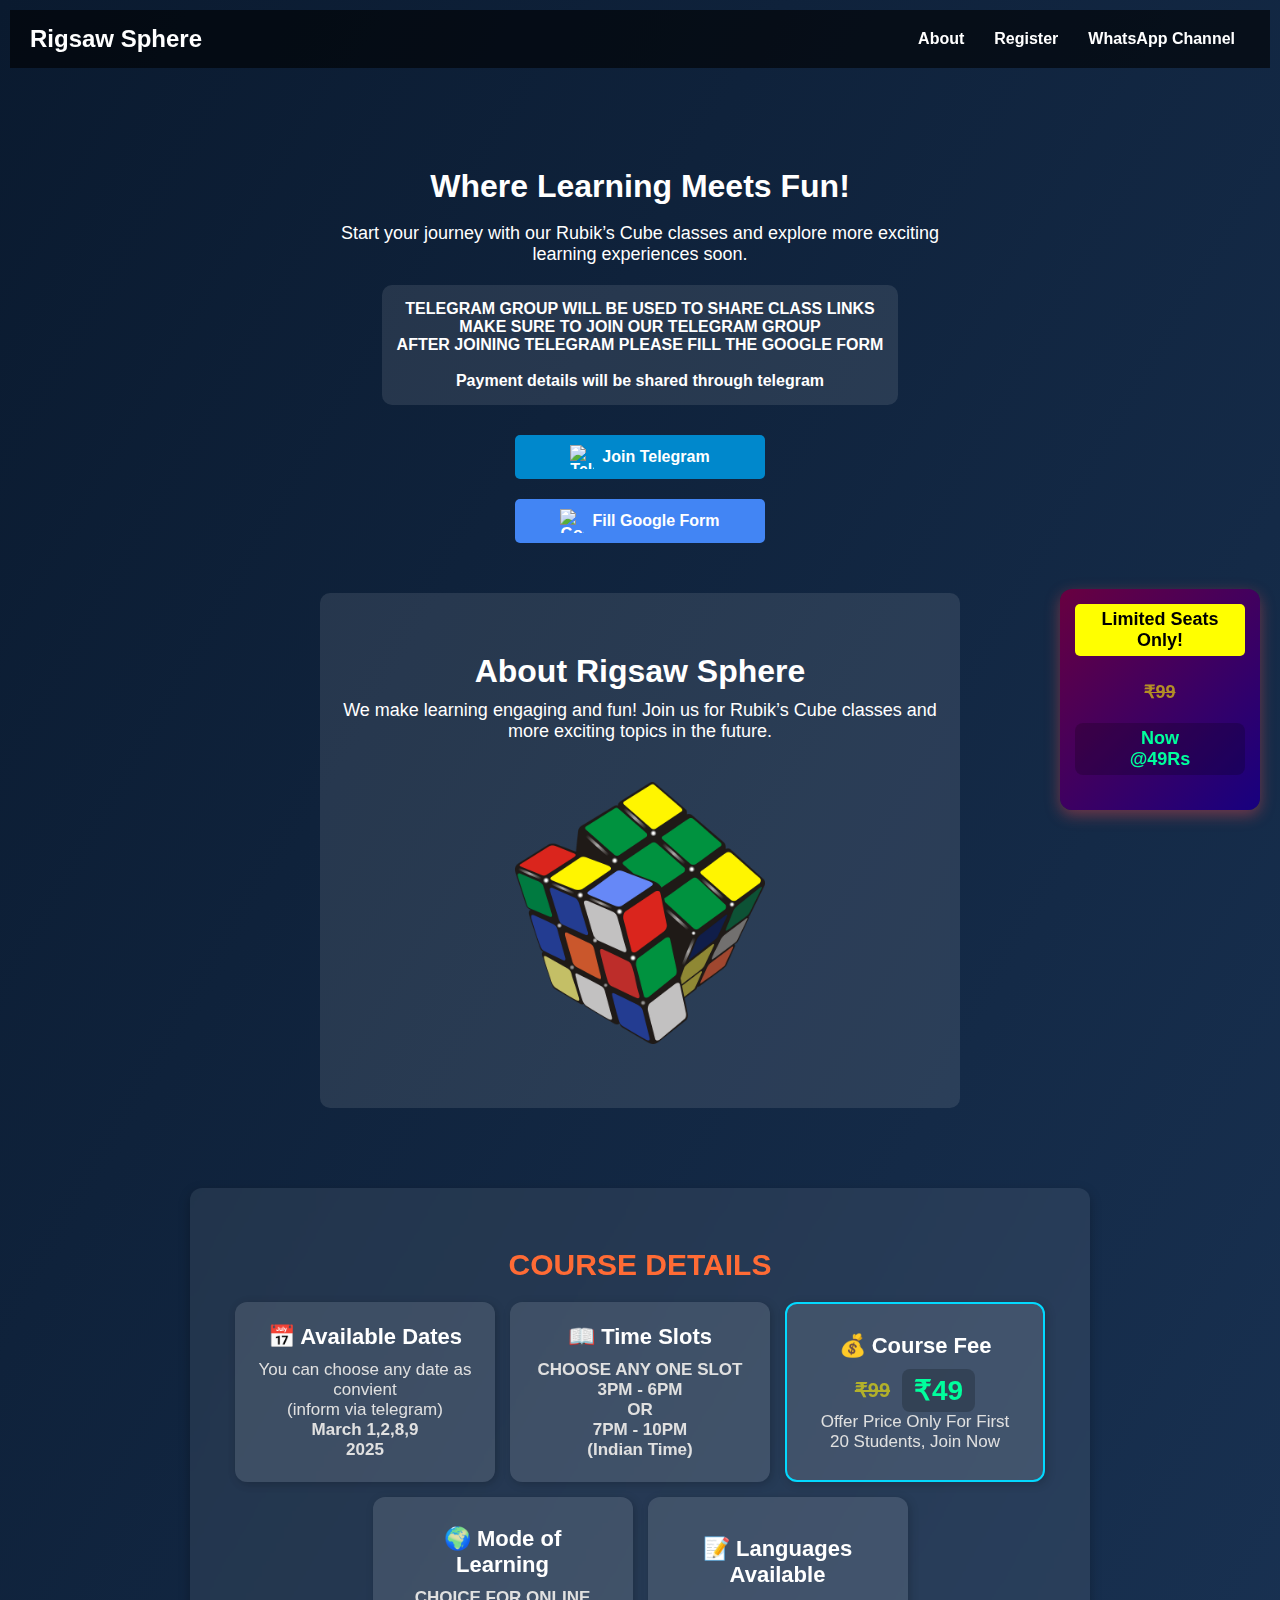
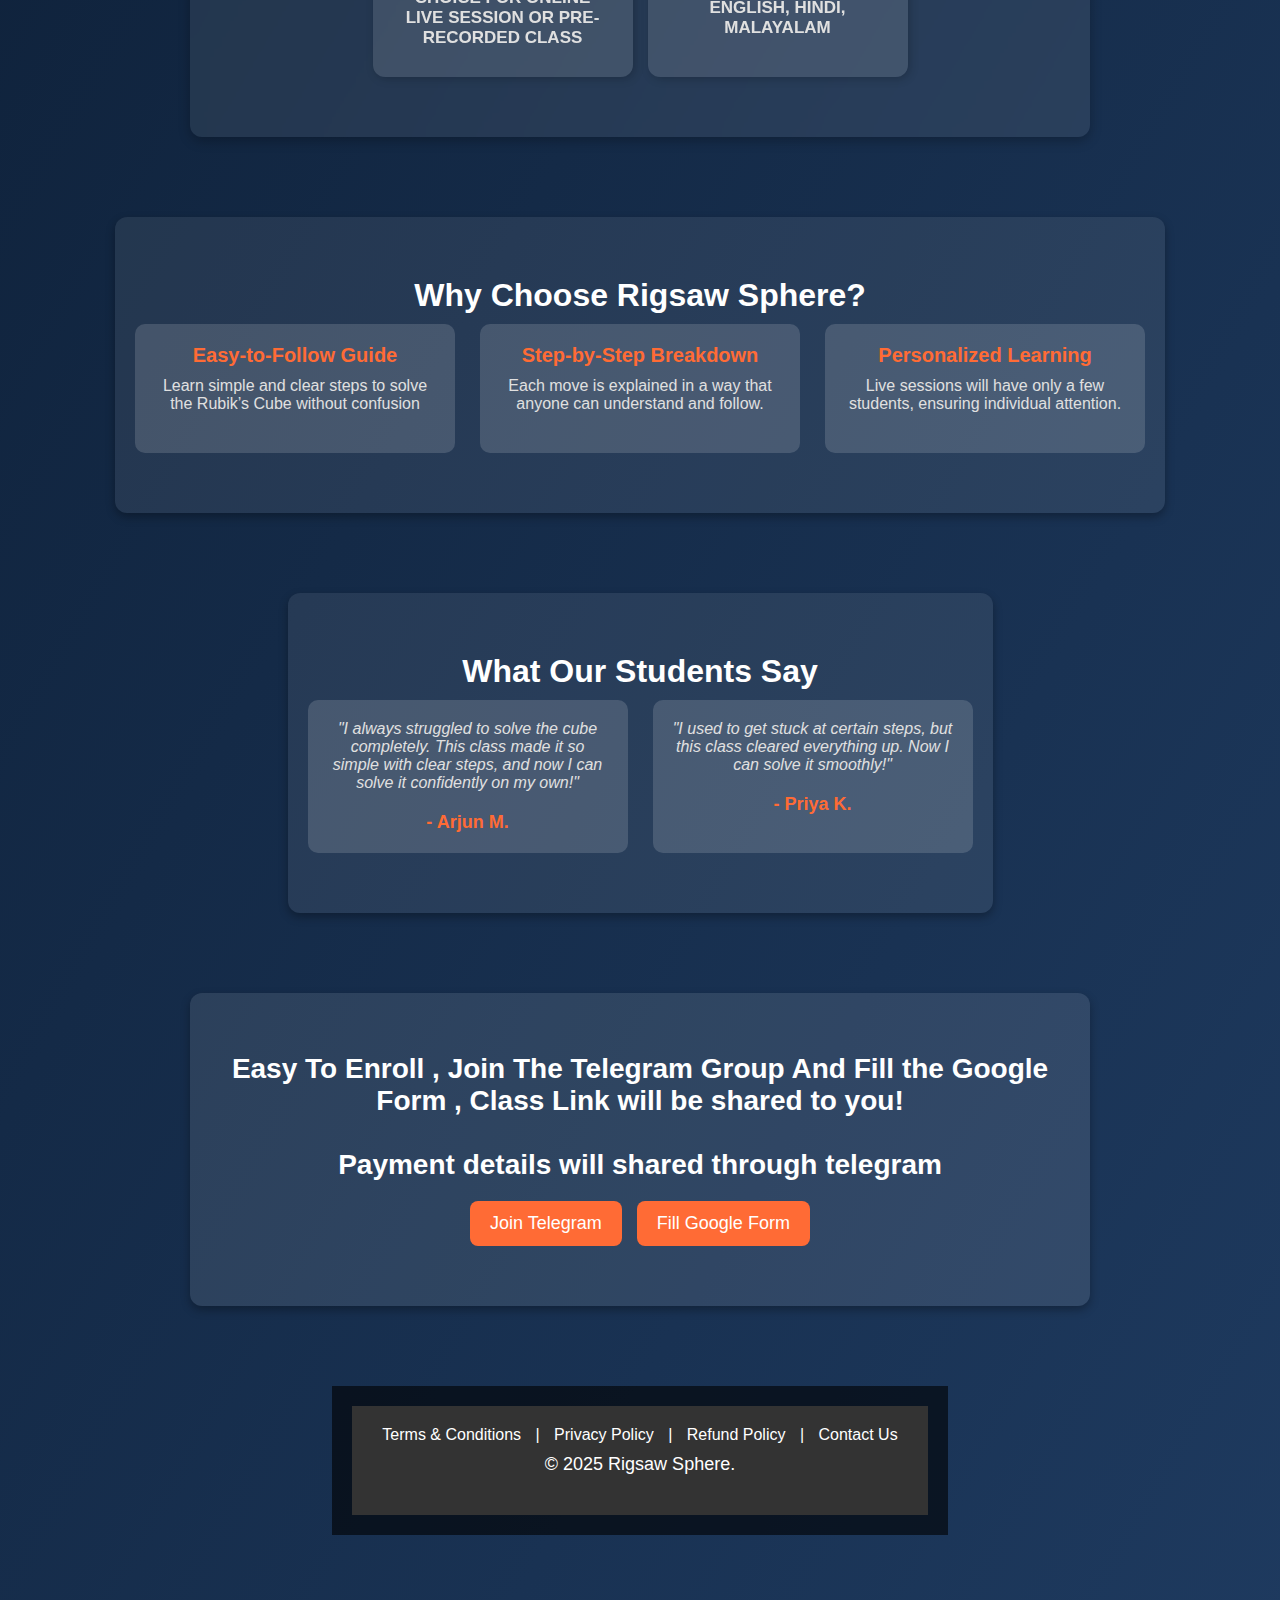
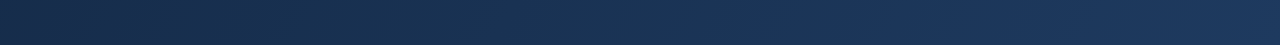
==== index.html @ ebbe792d "Update index.html" ====
<!DOCTYPE html>
<html lang="en">
<head>
    <meta charset="UTF-8">
    <meta name="viewport" content="width=device-width, initial-scale=1.0">
    <title>Rigsaw Sphere</title>
    <link rel="stylesheet" href="style.css">
</head>
<body>

<header>
    <h1>Rigsaw Sphere</h1>
    <nav>
        <ul>
            <li><a href="#about">About</a></li> <!-- Corrected closing tag -->
            <li><a href="#register" class="register-link">Register</a></li>
            <li><a href="https://whatsapp.com/channel/0029Vb29efz3gvWU5hLsu21z">WhatsApp Channel</a></li>
        </ul>
    </nav>
</header>
        

    <section class="hero">
        <h1>Where Learning Meets Fun!</h1>
        <br>
        
        <p>Start your journey with our Rubik’s Cube classes and explore more exciting learning experiences soon.</p>
  
        <div class="important-text">
    TELEGRAM GROUP WILL BE USED TO SHARE CLASS LINKS <br>
    MAKE SURE TO JOIN OUR TELEGRAM GROUP <br>
    AFTER JOINING TELEGRAM PLEASE FILL THE GOOGLE FORM <br>
  <br><strong>Payment details will be shared through telegram</strong>
</div>

<!-- Telegram Button -->
<a href="https://telegram.me/rigsawclasses" target="_blank" class="custom-button telegram-button">
    <img src="https://upload.wikimedia.org/wikipedia/commons/8/82/Telegram_logo.svg" alt="Telegram Logo">
    Join Telegram
</a>

<!-- Google Form Button (Right Below Telegram) -->
<a href="https://forms.gle/uBvP6Dy7RMiFWpcA8" target="_blank" class="custom-button google-button">
    <img src="https://mailmeteor.com/logos/assets/PNG/Google_Forms_Logo_512px.png" alt="Google Forms Logo">
    Fill Google Form
</a>

<div class="sticky-price-box">
    <p class="limited-text"> Limited Seats Only! </p>
    <p class="old-price">₹99</p>
    <p class="new-price">Now <br> @49Rs</p>
</div>


    

    <section id="about">
        <h2>About Rigsaw Sphere</h2>
        <p>We make learning engaging and fun! Join us for Rubik’s Cube classes and more exciting topics in the future.</p>
        <img src="rubiks-cube.jpg" alt="Rubik's Cube">
    </section>

<!-- Course Details Section -->
<section id="course-details">
  <h2>Course Details</h2>
  <div class="course-container">
    <div class="course-box">
      <h3>📅 Available Dates</h3>
      <p>You can choose any date as convient<br>(inform via telegram)<br> <strong>March 1,2,8,9<br> 2025</strong></p>
    </div>
    <div class="course-box">
      <h3>📖 Time Slots</h3>
      <p><strong>CHOOSE ANY ONE SLOT <br> 3PM - 6PM <br> OR <br> 7PM - 10PM <br>(Indian Time)</strong></p>
    </div>
    <div class="course-box price-box">
      <h3>💰 Course Fee</h3>
      <div class="price-container">
        <span class="old-price">₹99</span>
        <span class="new-price">₹49</span>
      </div>
      <p class="offer-text">Offer Price Only For First 20 Students, Join Now</p>
    </div>
    <div class="course-box">
      <h3>🌍 Mode of Learning</h3>
      <p><strong>CHOICE FOR ONLINE LIVE SESSION OR PRE-RECORDED CLASS</strong></p>
    </div>
    <div class="course-box">
      <h3>📝 Languages Available</h3>
      <p><strong>ENGLISH, HINDI, MALAYALAM</strong></p>
    </div>
  </div>
</section>

  
    <!-- Why Choose Us Section -->
    <section id="why-us">
        <h2>Why Choose Rigsaw Sphere?</h2>
        <div class="features">
            <div class="feature">
                <h3>Easy-to-Follow Guide</h3>
                <p> Learn simple and clear steps to solve the Rubik’s Cube without confusion</p>
            </div>
            <div class="feature">
                <h3>Step-by-Step Breakdown </h3>
                <p>Each move is explained in a way that anyone can understand and follow.</p>
            </div>
            <div class="feature">
                <h3>Personalized Learning</h3>
                <p>Live sessions will have only a few students, ensuring individual attention.</p>
            </div>
        </div>
    </section>

    <!-- Student Reviews Section -->
    <section id="reviews">
        <h2>What Our Students Say</h2>
        <div class="reviews-container">
            <div class="review">
                <p>"I always struggled to solve the cube completely. This class made it so simple with clear steps, and now I can solve it confidently on my own!"</p>
                <h4>- Arjun M.</h4>
            </div>
            <div class="review">
                <p>"I used to get stuck at certain steps, but this class cleared everything up. Now I can solve it smoothly!"</p>
                <h4>- Priya K.</h4>
            </div>
        </div>
    </section>

    <!-- Registration Section -->
    <section id="register">
        <h2>Easy To Enroll , Join The Telegram Group And Fill the Google Form , Class Link will be shared to you! 
          <br><br><strong>Payment details will shared through telegram</strong>
        </h2>
        <div class="buttons">
            <a href="https://telegram.me/rigsawclasses" class="btn">Join Telegram</a>
            <a href="https://docs.google.com/forms/d/e/1FAIpQLSeO-UkUhDV3EEJrlHyvEB1vadYzPWPo2_9U64BZGKE22uutpw/viewform?usp=header" class="btn">Fill Google Form</a>
         
        </div>
    </section>

    <!-- Contact Section -->
   
    <footer>
    <div style="text-align: center; padding: 20px; background-color: #333; color: white;">
        <a href="terms.html" style="color: white; margin: 10px; text-decoration: none;">Terms & Conditions</a> |
        <a href="privacy.html" style="color: white; margin: 10px; text-decoration: none;">Privacy Policy</a> |
        <a href="refund.html" style="color: white; margin: 10px; text-decoration: none;">Refund Policy</a> |
        <a href="contact.html" style="color: white; margin: 10px; text-decoration: none;">Contact Us</a>
        <p style="margin-top: 10px;">© 2025 Rigsaw Sphere.</p>
    </div>
</footer>
</body>
</html>
---- style.css ----
/* General Reset */
* {
  margin: 0;
  padding: 0;
  box-sizing: border-box;
  font-family: 'Poppins', sans-serif;
}

/* Body Background */
body {
  background: linear-gradient(120deg, #0A1A2F, #1E3A5F);
  color: white;
  text-align: center;
  padding: 10px;
}

/* Header */
header {
  background: rgba(0, 0, 0, 0.6);
  padding: 15px 0;
  display: flex;
  justify-content: space-between;
  align-items: center;
  position: sticky;
  top: 0;
  width: 100%;
  z-index: 1000;
}

header h1 {
  font-size: 24px;
  margin-left: 20px;
}

nav ul {
  list-style: none;
  display: flex;
  margin-right: 20px;
}

nav ul li {
  margin: 0 15px;
}

nav ul li a {
  color: white;
  text-decoration: none;
  font-weight: bold;
}

nav ul li a:hover {
  color: #FF6B35;
}
nav ul li a.register-link {
  color: white !important; /* Force white color */
  text-decoration: none !important; /* Remove underline */
  font-weight: bold !important; /* Make it bold */
}
/* Hero Section */
.hero {
  padding: 100px 20px;
  background: url('background.jpg') no-repeat center center/cover;
  min-height: 400px;
  display: flex;
  flex-direction: column;
  align-items: center;
  justify-content: center;
}

.hero h2 {
  font-size: 32px;
  margin-bottom: 10px;
}

.hero p {
  font-size: 18px;
  max-width: 600px;
  margin-bottom: 20px;
}

.cta-button {
  background: #FF6B35;
  color: white;
  padding: 12px 24px;
  font-size: 18px;
  border-radius: 8px;
  text-decoration: none;
  transition: 0.3s;
}

.cta-button:hover {
  background: #E65A2B;
}

/* About Section */
#about {
  padding: 60px 20px;
  background: rgba(255, 255, 255, 0.1);
  border-radius: 10px;
  max-width: 900px;
  margin: 40px auto;
}

#about img {
  width: 250px;
  margin-top: 20px;
  border-radius: 10px;
}

/* Why Choose Us Section */
#why-us {
  padding: 60px 20px;
  background: rgba(255, 255, 255, 0.08);
  border-radius: 12px;
  max-width: 1100px;
  margin: 40px auto;
  box-shadow: 0px 4px 10px rgba(0, 0, 0, 0.3);
}

.features {
  display: flex;
  justify-content: center;
  gap: 25px;
  flex-wrap: wrap;
}

.feature {
  background: rgba(255, 255, 255, 0.15);
  padding: 20px;
  border-radius: 10px;
  width: 320px;
  text-align: center;
  transition: transform 0.3s ease-in-out;
}

.feature:hover {
  transform: translateY(-5px);
}

.feature h3 {
  color: #FF6B35;
  font-size: 20px;
  margin-bottom: 10px;
}

.feature p {
  font-size: 16px;
  color: #e0e0e0;
}

/* Reviews Section */
#reviews {
  padding: 60px 20px;
  background: rgba(255, 255, 255, 0.08);
  border-radius: 12px;
  max-width: 1100px;
  margin: 40px auto;
  box-shadow: 0px 4px 10px rgba(0, 0, 0, 0.3);
}

.reviews-container {
  display: flex;
  justify-content: center;
  gap: 25px;
  flex-wrap: wrap;
}

.review {
  background: rgba(255, 255, 255, 0.15);
  padding: 20px;
  border-radius: 10px;
  width: 320px;
  text-align: center;
  transition: transform 0.3s ease-in-out;
}

.review:hover {
  transform: scale(1.05);
}

.review p {
  font-size: 16px;
  font-style: italic;
  color: #e0e0e0;
}

.review h4 {
  margin-top: 10px;
  font-size: 18px;
  color: #FF6B35;
}

/* Register Section */

#register {
  padding: 60px 20px;
  max-width: 900px;
  margin: 40px auto;
  background: rgba(255, 255, 255, 0.1);
  border-radius: 12px;
  box-shadow: 0px 4px 10px rgba(0, 0, 0, 0.3);
}
.important-text {
  font-weight: bold;
  color: #ffffff;
  background: rgba(255, 255, 255, 0.1);
  padding: 15px;
  text-align: center;
  border-radius: 10px;
  margin-bottom: 20px;
}

/* Common Button Styling */
.custom-button {
  display: flex;
  align-items: center;
  justify-content: center;
  text-decoration: none;
  font-size: 18px;
  font-weight: bold;
  color: white;
  padding: 12px 20px;
  border-radius: 8px;
  width: 220px;
  margin: 10px auto; /* Centers the buttons */
  transition: 0.3s;
}

/* Telegram Button */
.telegram-button {
  background-color: #0088cc;
}

.telegram-button img {
  width: 24px;
  height: 24px;
  margin-right: 8px;
}

/* Google Form Button */
.google-button {
  background-color: #4285F4;
}

.google-button img {
  width: 24px;
  height: 24px;
  margin-right: 8px;
}

/* Button Hover Effects */
.custom-button:hover {
  opacity: 0.85;
}


#register h2 {
  font-size: 28px;
  margin-bottom: 15px;
}

.buttons {
  display: flex;
  justify-content: center;
  gap: 15px;
  flex-wrap: wrap;
  margin-top: 20px;
}

.btn {
  background: #FF6B35;
  color: white;
  padding: 12px 20px;
  border-radius: 8px;
  text-decoration: none;
  transition: 0.3s;
  font-size: 18px;
}

.btn:hover {
  background: #E65A2B;
}
/* Sticky Price Box - Always Visible */
.sticky-price-box {
  position: fixed;
  bottom: 10%;
  right: 20px;
  background: linear-gradient(135deg, #680040, hsl(251, 100%, 25%));
  color: white;
  text-align: center;
  padding: 15px;
  border-radius: 12px;
  width: 200px;
  font-family: 'Poppins', sans-serif;
  font-weight: bold;
  box-shadow: 0 5px 15px rgba(255, 77, 77, 0.4);
  z-index: 9999;
  animation: glow 1.5s infinite alternate ease-in-out, bounce 2s infinite;
  transition: transform 0.3s ease-in-out;
}

/* Glowing Effect */
@keyframes glow {
  0% { box-shadow: 0 0 10px rgba(0, 0, 0, 0.6); }
  100% { box-shadow: 0 0 20px rgb(0, 0, 0); }
}

/* Bouncing Effect */
@keyframes bounce {
  0%, 100% { transform: translateY(0); }
  50% { transform: translateY(-5px); }
}

/* Limited Seats Text */
.limited-text {
  font-size: 14px;
  background: yellow;
  color: black;
  padding: 5px;
  border-radius: 5px;
  display: inline-block;
  font-weight: 600;
}

/* Old Price with Strike */
.old-price {
  font-size: 18px;
  text-decoration: line-through;
  color: #ffddc1;
  margin: 5px 0;
}

/* New Price */
.new-price {
  font-size: 22px;
  font-weight: bold;
  color: yellow;
  animation: shake 1.5s infinite;
}

/* Shake Animation */
@keyframes shake {
  0% { transform: translateX(0); }
  25% { transform: translateX(-3px); }
  50% { transform: translateX(3px); }
  75% { transform: translateX(-3px); }
  100% { transform: translateX(0); }
}

/* RESPONSIVE DESIGN - Adapts to all screen sizes */
@media (max-width: 1024px) {
  .sticky-price-box {
      width: 180px;
      bottom: 7%;
      right: 10px;
  }
  .new-price { font-size: 20px; }
}

@media (max-width: 768px) {
  .sticky-price-box {
      width: 160px;
      padding: 12px;
      bottom: 6%;
      right: 8px;
  }
  .limited-text { font-size: 12px; }
  .old-price { font-size: 16px; }
  .new-price { font-size: 18px; }
}

@media (max-width: 480px) {
  .sticky-price-box {
      width: 140px;
      padding: 10px;
      bottom: 5%;
      right: 5px;
  }
  .limited-text { font-size: 11px; }
  .old-price { font-size: 14px; }
  .new-price { font-size: 16px; }
}

/* Contact Section */
#contact {
  padding: 40px 20px;
  background: rgba(255, 255, 255, 0.08);
  border-radius: 12px;
  max-width: 900px;
  margin: 40px auto;
  box-shadow: 0px 4px 10px rgba(0, 0, 0, 0.3);
}

#contact p {
  font-size: 18px;
  margin-top: 5px;
}
/* Make contact button and sections responsive */
#contact {
  padding: 40px 15px;
  max-width: 100%;
  width: 90%;
  text-align: center;
}

.buttons {
  display: flex;
  flex-wrap: wrap;
  justify-content: center;
  gap: 15px;
  margin-top: 20px;
}

.custom-button {
  width: 100%;
  max-width: 250px;
  padding: 10px 15px;
  font-size: 16px;
  text-align: center;
  border-radius: 5px;
}

/* Improve layout on small screens */
@media (max-width: 768px) {
  .buttons {
    flex-direction: column;
    align-items: center;
  }

  .custom-button {
    width: 90%;
  }
}


/* Footer */
footer {
  background: rgba(0, 0, 0, 0.6);
  padding: 20px;
  margin-top: 40px;
  font-size: 16px;
}

/* Course Details Section */
#course-details {
  padding: 60px 20px;
  max-width: 900px;
  margin: 40px auto;
  background: rgba(255, 255, 255, 0.08);
  border-radius: 12px;
  text-align: center;
  box-shadow: 0px 4px 12px rgba(0, 0, 0, 0.25);
  backdrop-filter: blur(8px);
}

/* Heading Styling */
#course-details h2 {
  font-size: 30px;
  margin-bottom: 20px;
  color: #FF6B35;
  font-weight: bold;
  text-transform: uppercase;
}

/* Course Container */
.course-container {
  display: flex;
  flex-wrap: wrap;
  justify-content: center;
  gap: 15px;
}

/* Course Box Styling */
.course-box {
  background: rgba(255, 255, 255, 0.12);
  padding: 22px;
  border-radius: 12px;
  width: 260px;
  height: 180px;
  text-align: center;
  transition: all 0.3s ease-in-out;
  box-shadow: 2px 2px 10px rgba(0, 0, 0, 0.2);
  display: flex;
  flex-direction: column;
  justify-content: center;
}

.course-box:hover {
  transform: translateY(-5px);
  box-shadow: 3px 3px 15px rgba(0, 0, 0, 0.3);
}

/* Course Box Text */
.course-box h3 {
  font-size: 22px;
  margin-bottom: 10px;
  color: #ffffff;
  font-weight: bold;
}

.course-box p {
  font-size: 17px;
  color: #e0e0e0;
  margin: 0 auto;
}

/* Price Box Specific Styles */
.price-box {
  background: rgba(255, 255, 255, 0.12);
  border: 2px solid #03d9ff;
  color: #ffffff;
}

.price-container {
  font-size: 24px;
  font-weight: bold;
  display: flex;
  justify-content: center;
  gap: 12px;
  align-items: center;
}

.old-price {
  text-decoration: line-through;
  opacity: 0.6;
  font-size: 20px;
  color: #ffee00;
}

.new-price {
  color: #00ff9d;
  font-size: 28px;
  font-weight: bold;
  padding: 5px 12px;
  border-radius: 8px;
  background: rgba(0, 0, 0, 0.2);
}

.offer-text {
  font-size: 15px;
  margin-top: 10px;
  color: #ffcc00;
}

/* Responsive Adjustments */
@media screen and (max-width: 768px) {
  .course-container {
    flex-direction: column;
    align-items: center;
  }

  .course-box {
    width: 90%;
    height: auto;
  }

  .new-price {
    font-size: 26px;
  }
}
/* Shake Animation */
@keyframes shake {
  0% { transform: translateX(0); }
  25% { transform: translateX(-3px); }
  50% { transform: translateX(3px); }
  75% { transform: translateX(-3px); }
  100% { transform: translateX(3px); }
}
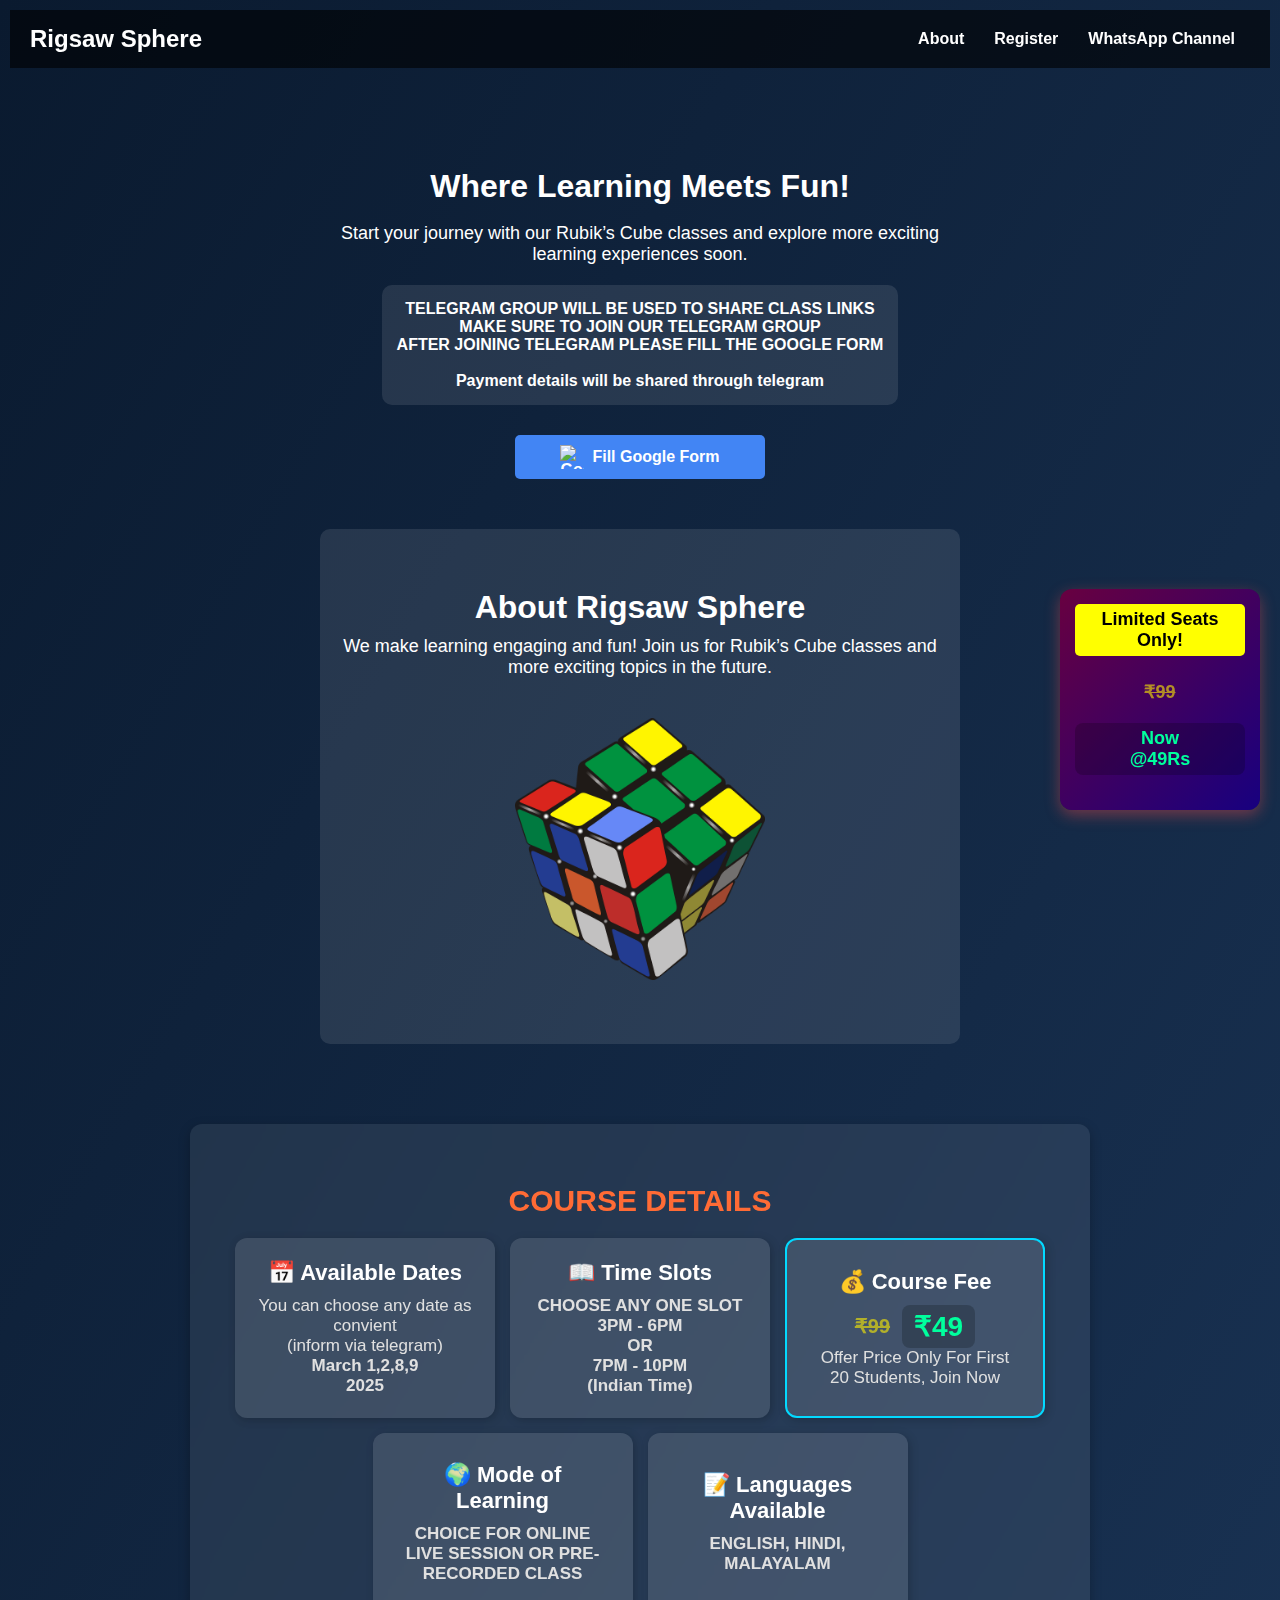
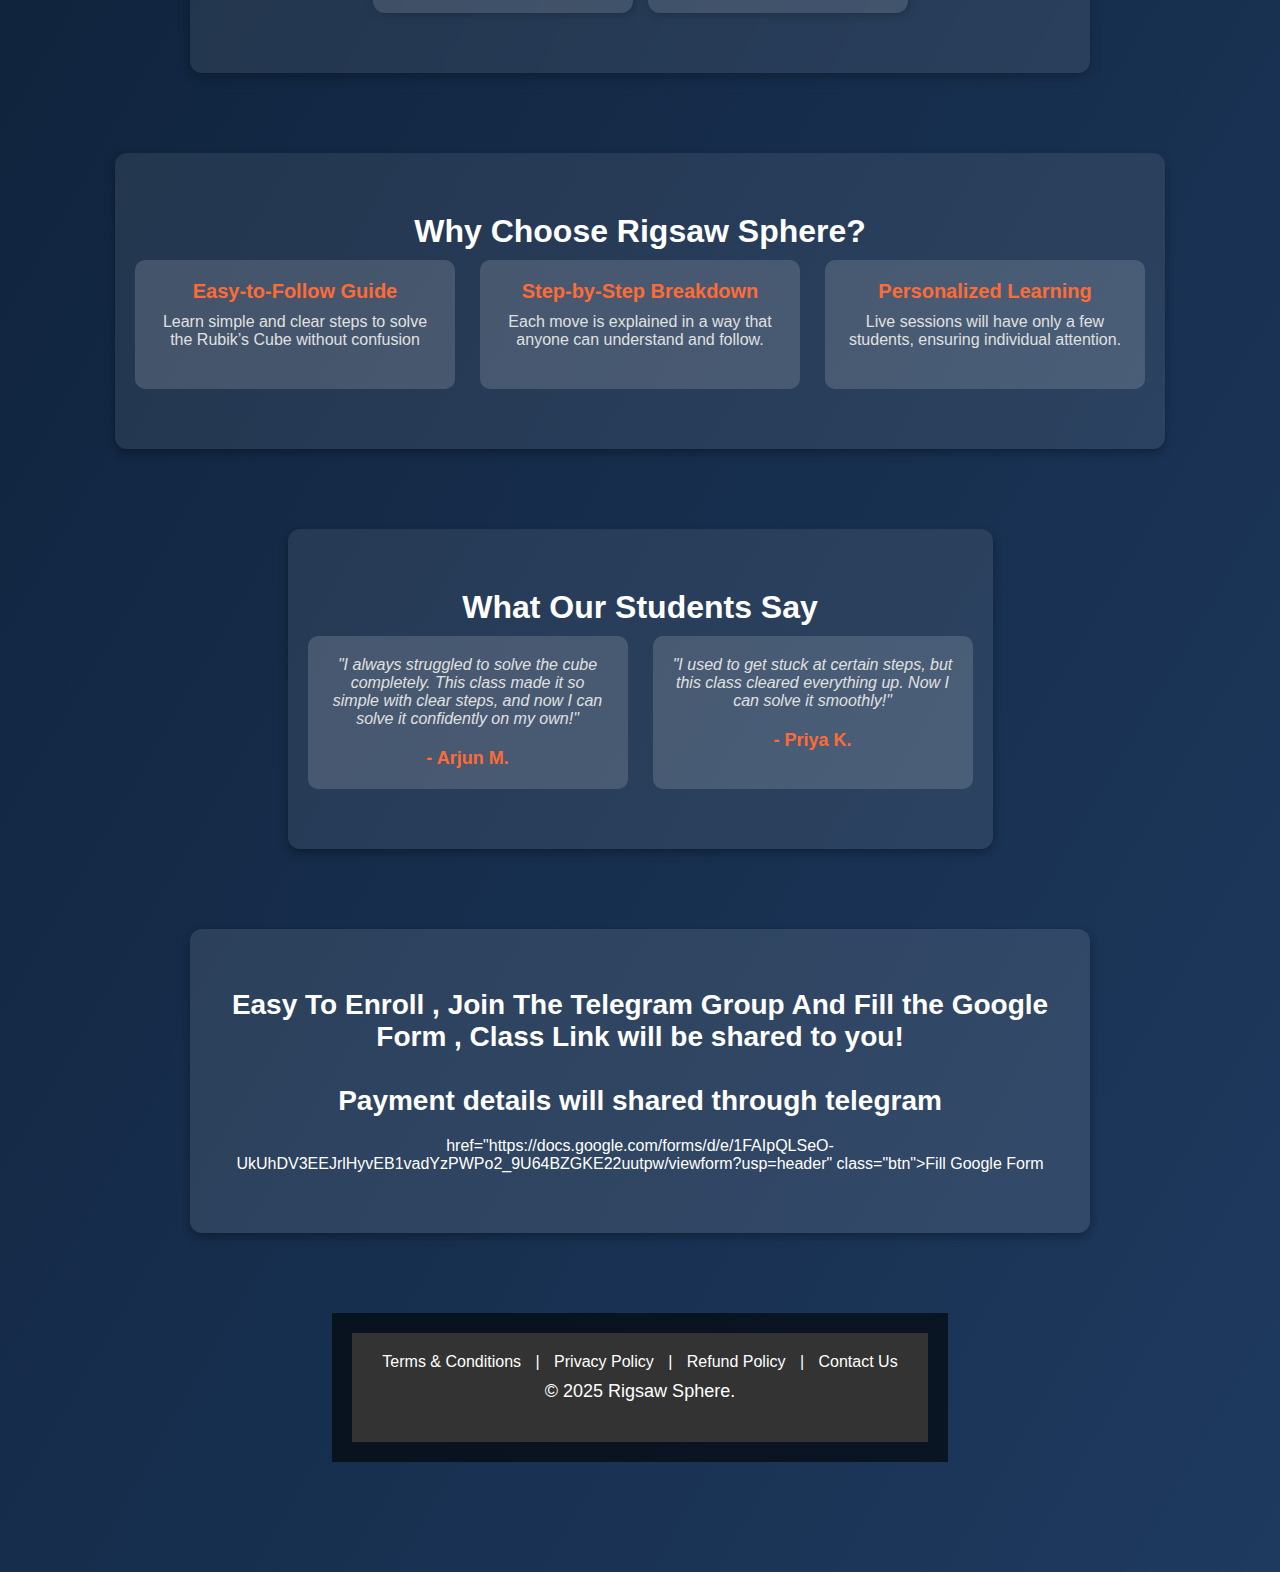
==== commit b7c25e54: "Update index.html" ====
--- a/index.html
+++ b/index.html
@@ -34,10 +34,7 @@
 </div>
 
 <!-- Telegram Button -->
-<a href="https://telegram.me/rigsawclasses" target="_blank" class="custom-button telegram-button">
-    <img src="https://upload.wikimedia.org/wikipedia/commons/8/82/Telegram_logo.svg" alt="Telegram Logo">
-    Join Telegram
-</a>
+
 
 <!-- Google Form Button (Right Below Telegram) -->
 <a href="https://forms.gle/uBvP6Dy7RMiFWpcA8" target="_blank" class="custom-button google-button">
@@ -132,8 +129,7 @@
           <br><br><strong>Payment details will shared through telegram</strong>
         </h2>
         <div class="buttons">
-            <a href="https://telegram.me/rigsawclasses" class="btn">Join Telegram</a>
-            <a href="https://docs.google.com/forms/d/e/1FAIpQLSeO-UkUhDV3EEJrlHyvEB1vadYzPWPo2_9U64BZGKE22uutpw/viewform?usp=header" class="btn">Fill Google Form</a>
+             href="https://docs.google.com/forms/d/e/1FAIpQLSeO-UkUhDV3EEJrlHyvEB1vadYzPWPo2_9U64BZGKE22uutpw/viewform?usp=header" class="btn">Fill Google Form</a>
          
         </div>
     </section>
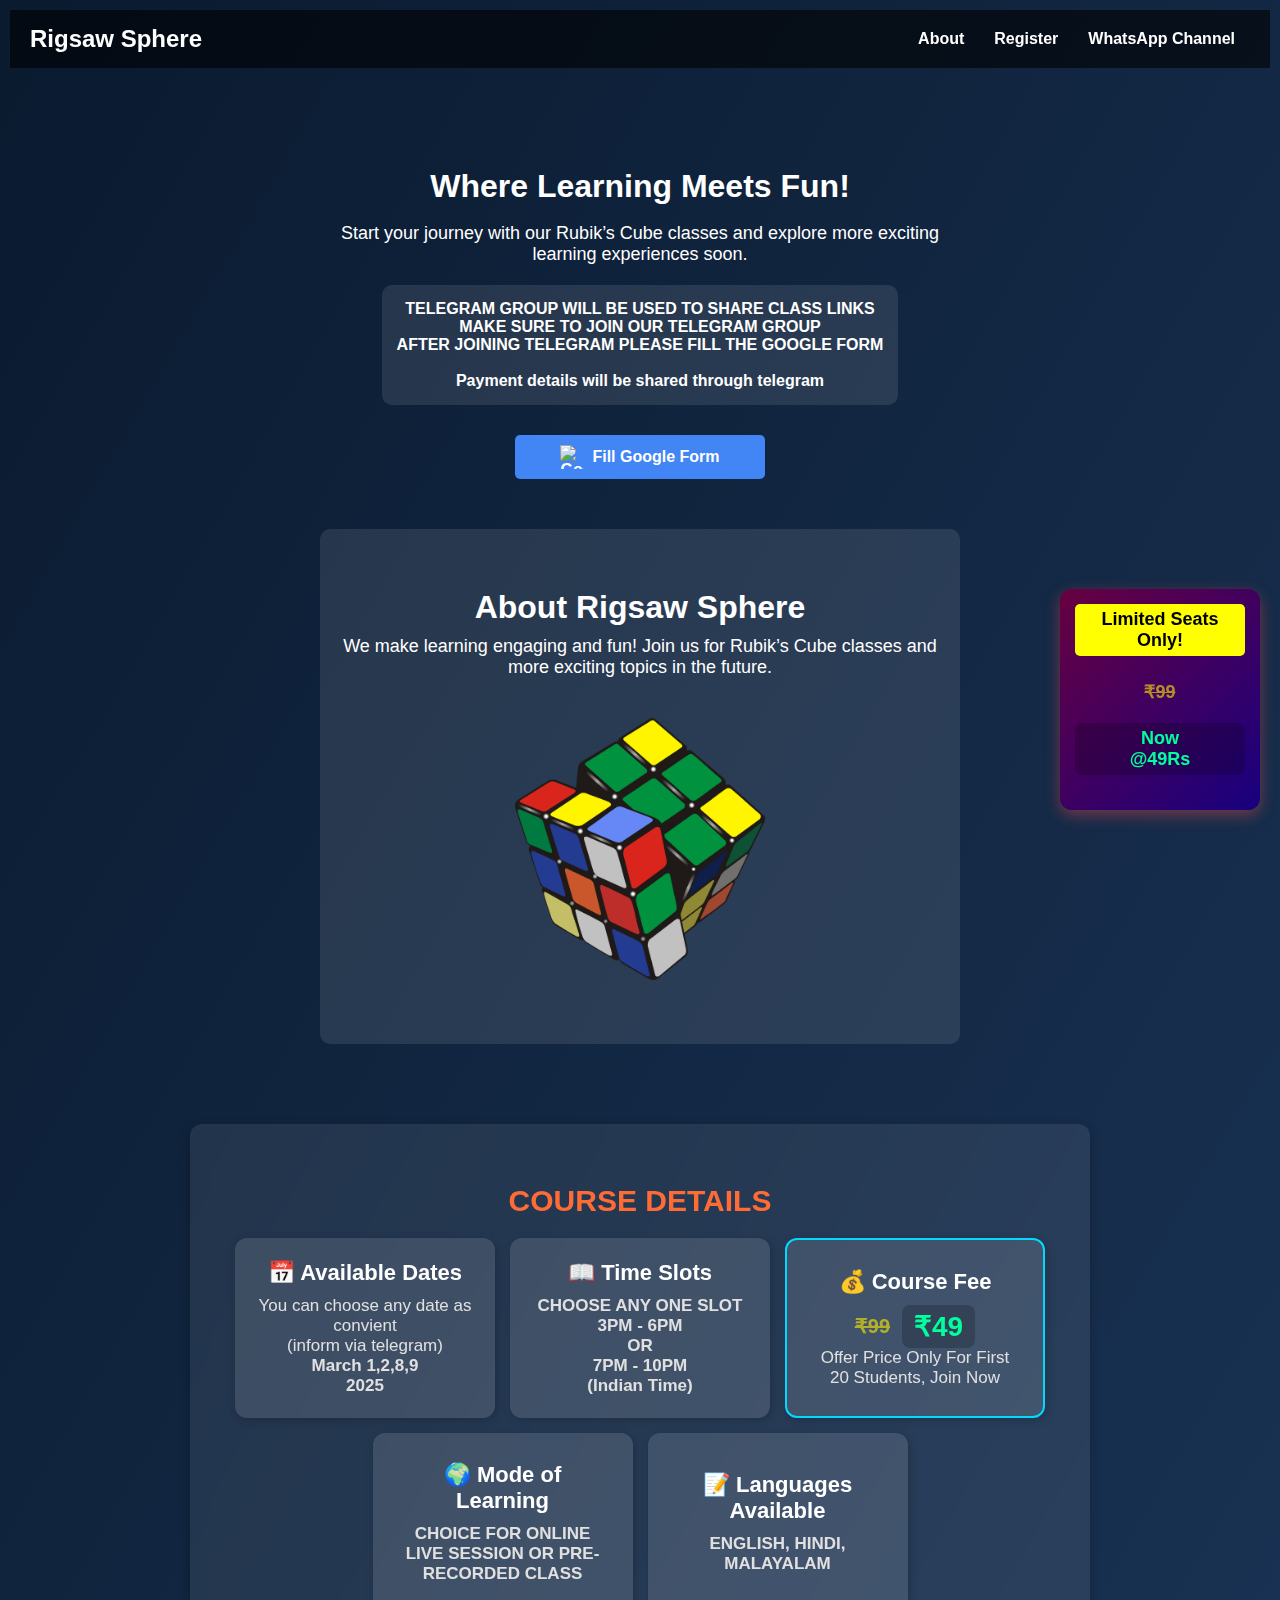
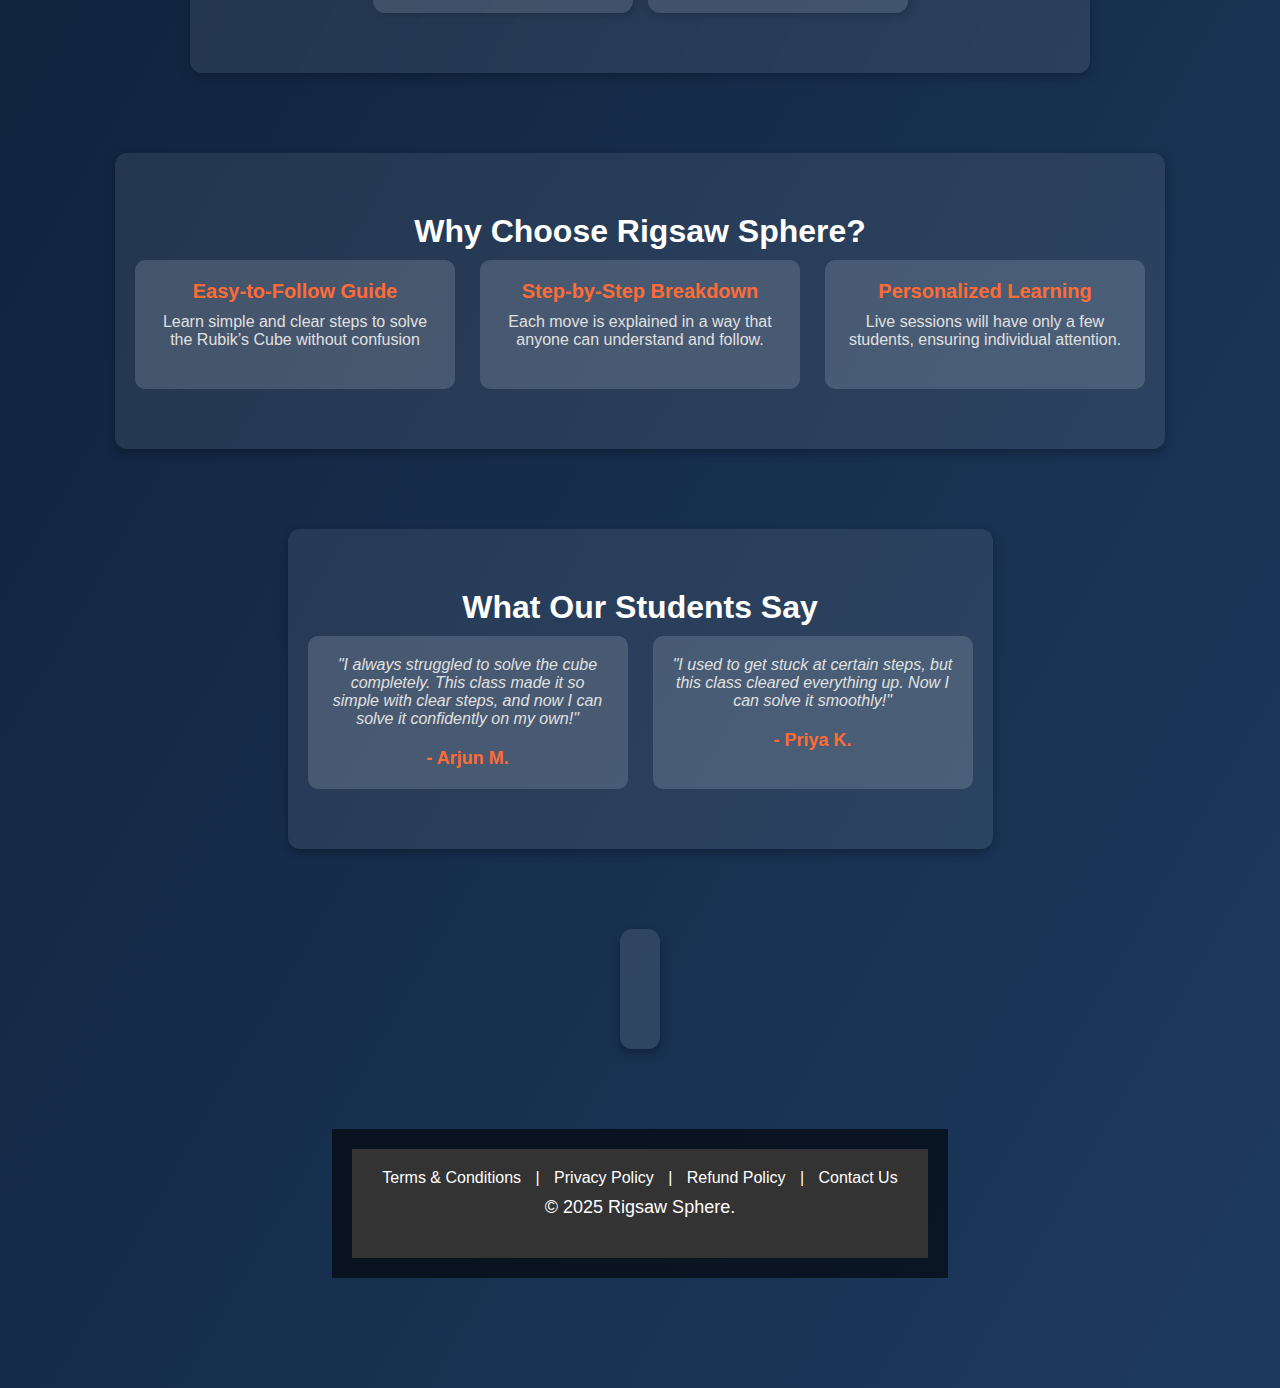
==== commit 1f8350d8: "Update index.html" ====
--- a/index.html
+++ b/index.html
@@ -125,12 +125,7 @@
 
     <!-- Registration Section -->
     <section id="register">
-        <h2>Easy To Enroll , Join The Telegram Group And Fill the Google Form , Class Link will be shared to you! 
-          <br><br><strong>Payment details will shared through telegram</strong>
-        </h2>
-        <div class="buttons">
-             href="https://docs.google.com/forms/d/e/1FAIpQLSeO-UkUhDV3EEJrlHyvEB1vadYzPWPo2_9U64BZGKE22uutpw/viewform?usp=header" class="btn">Fill Google Form</a>
-         
+      
         </div>
     </section>
 
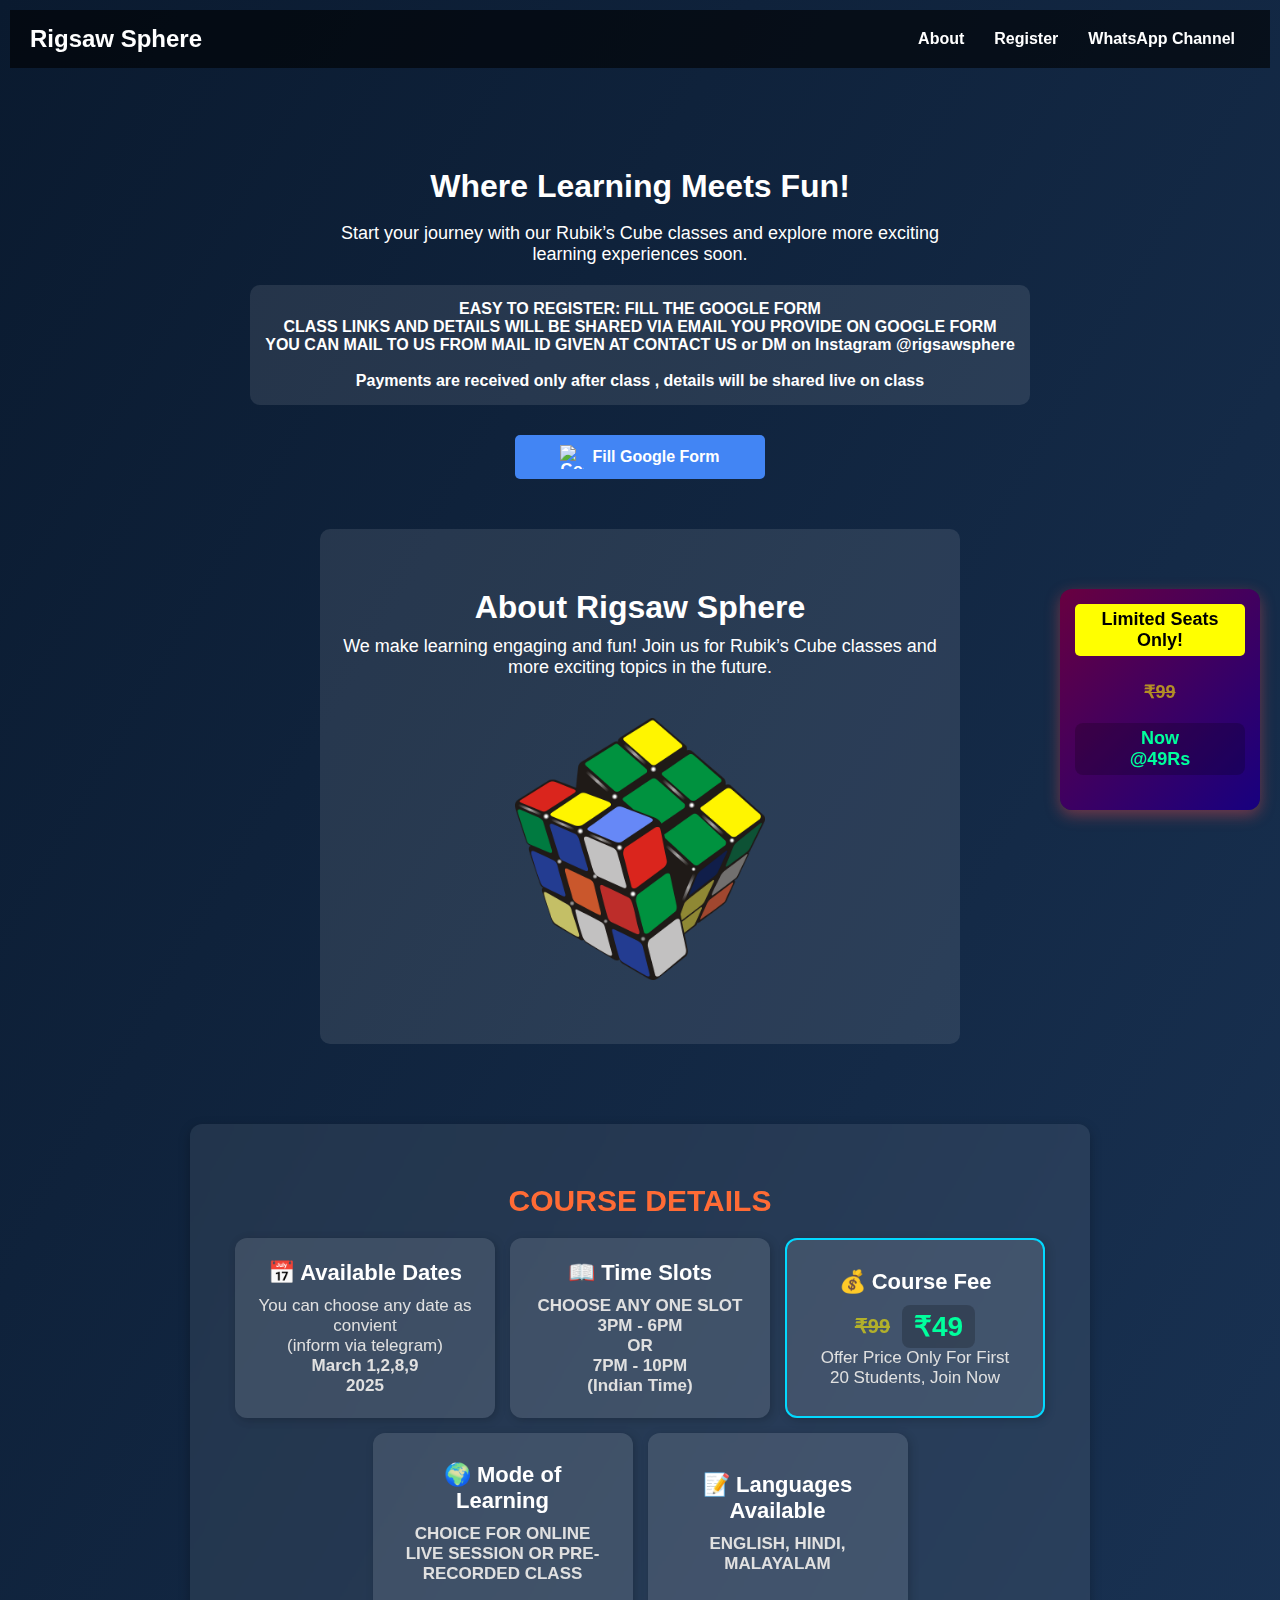
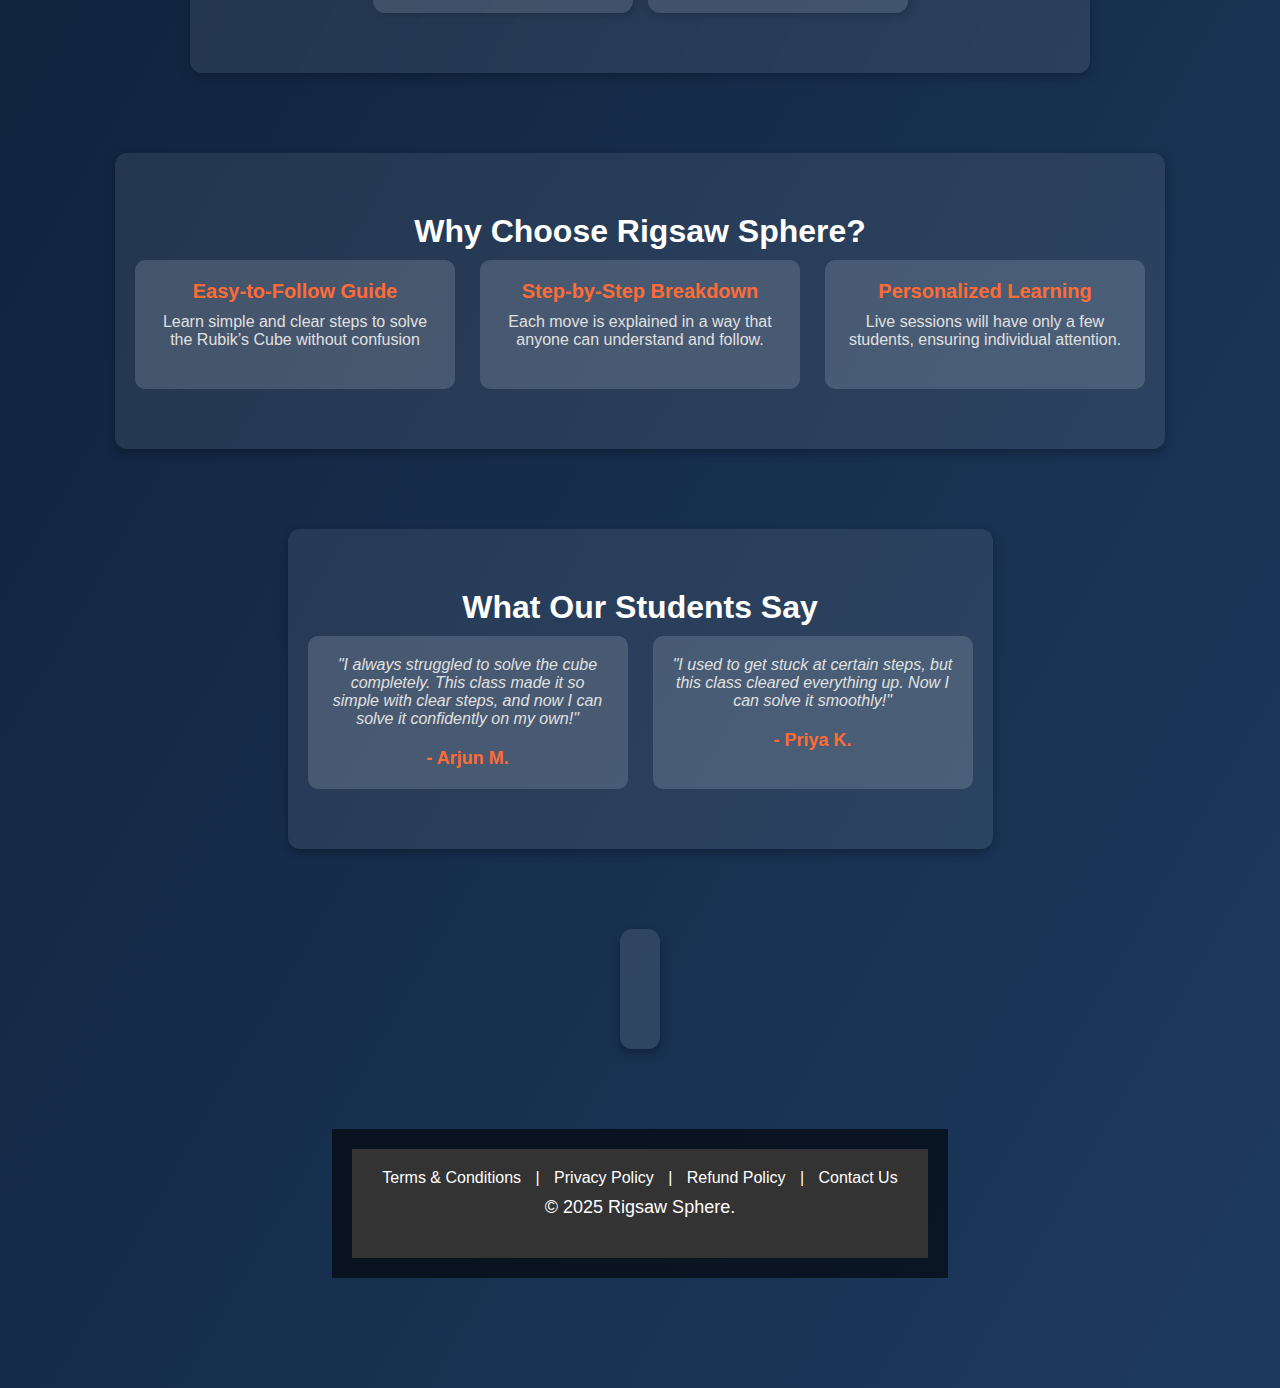
==== commit f61482aa: "Update index.html" ====
--- a/index.html
+++ b/index.html
@@ -27,10 +27,10 @@
         <p>Start your journey with our Rubik’s Cube classes and explore more exciting learning experiences soon.</p>
   
         <div class="important-text">
-    TELEGRAM GROUP WILL BE USED TO SHARE CLASS LINKS <br>
-    MAKE SURE TO JOIN OUR TELEGRAM GROUP <br>
-    AFTER JOINING TELEGRAM PLEASE FILL THE GOOGLE FORM <br>
-  <br><strong>Payment details will be shared through telegram</strong>
+    EASY TO REGISTER: FILL THE GOOGLE FORM <br>
+    CLASS LINKS AND DETAILS WILL BE SHARED VIA EMAIL YOU PROVIDE ON GOOGLE FORM <br>
+    YOU CAN MAIL TO US FROM MAIL ID GIVEN AT CONTACT US or DM on Instagram @rigsawsphere <br>
+  <br><strong>Payments are received only after class , details will be shared live on class </strong>
 </div>
 
 <!-- Telegram Button -->
@@ -136,7 +136,7 @@
     <div style="text-align: center; padding: 20px; background-color: #333; color: white;">
         <a href="terms.html" style="color: white; margin: 10px; text-decoration: none;">Terms & Conditions</a> |
         <a href="privacy.html" style="color: white; margin: 10px; text-decoration: none;">Privacy Policy</a> |
-        <a href="refund.html" style="color: white; margin: 10px; text-decoration: none;">Refund Policy</a> |
+        <a href="refund-policy.html" style="color: white; margin: 10px; text-decoration: none;">Refund Policy</a> |
         <a href="contact.html" style="color: white; margin: 10px; text-decoration: none;">Contact Us</a>
         <p style="margin-top: 10px;">© 2025 Rigsaw Sphere.</p>
     </div>
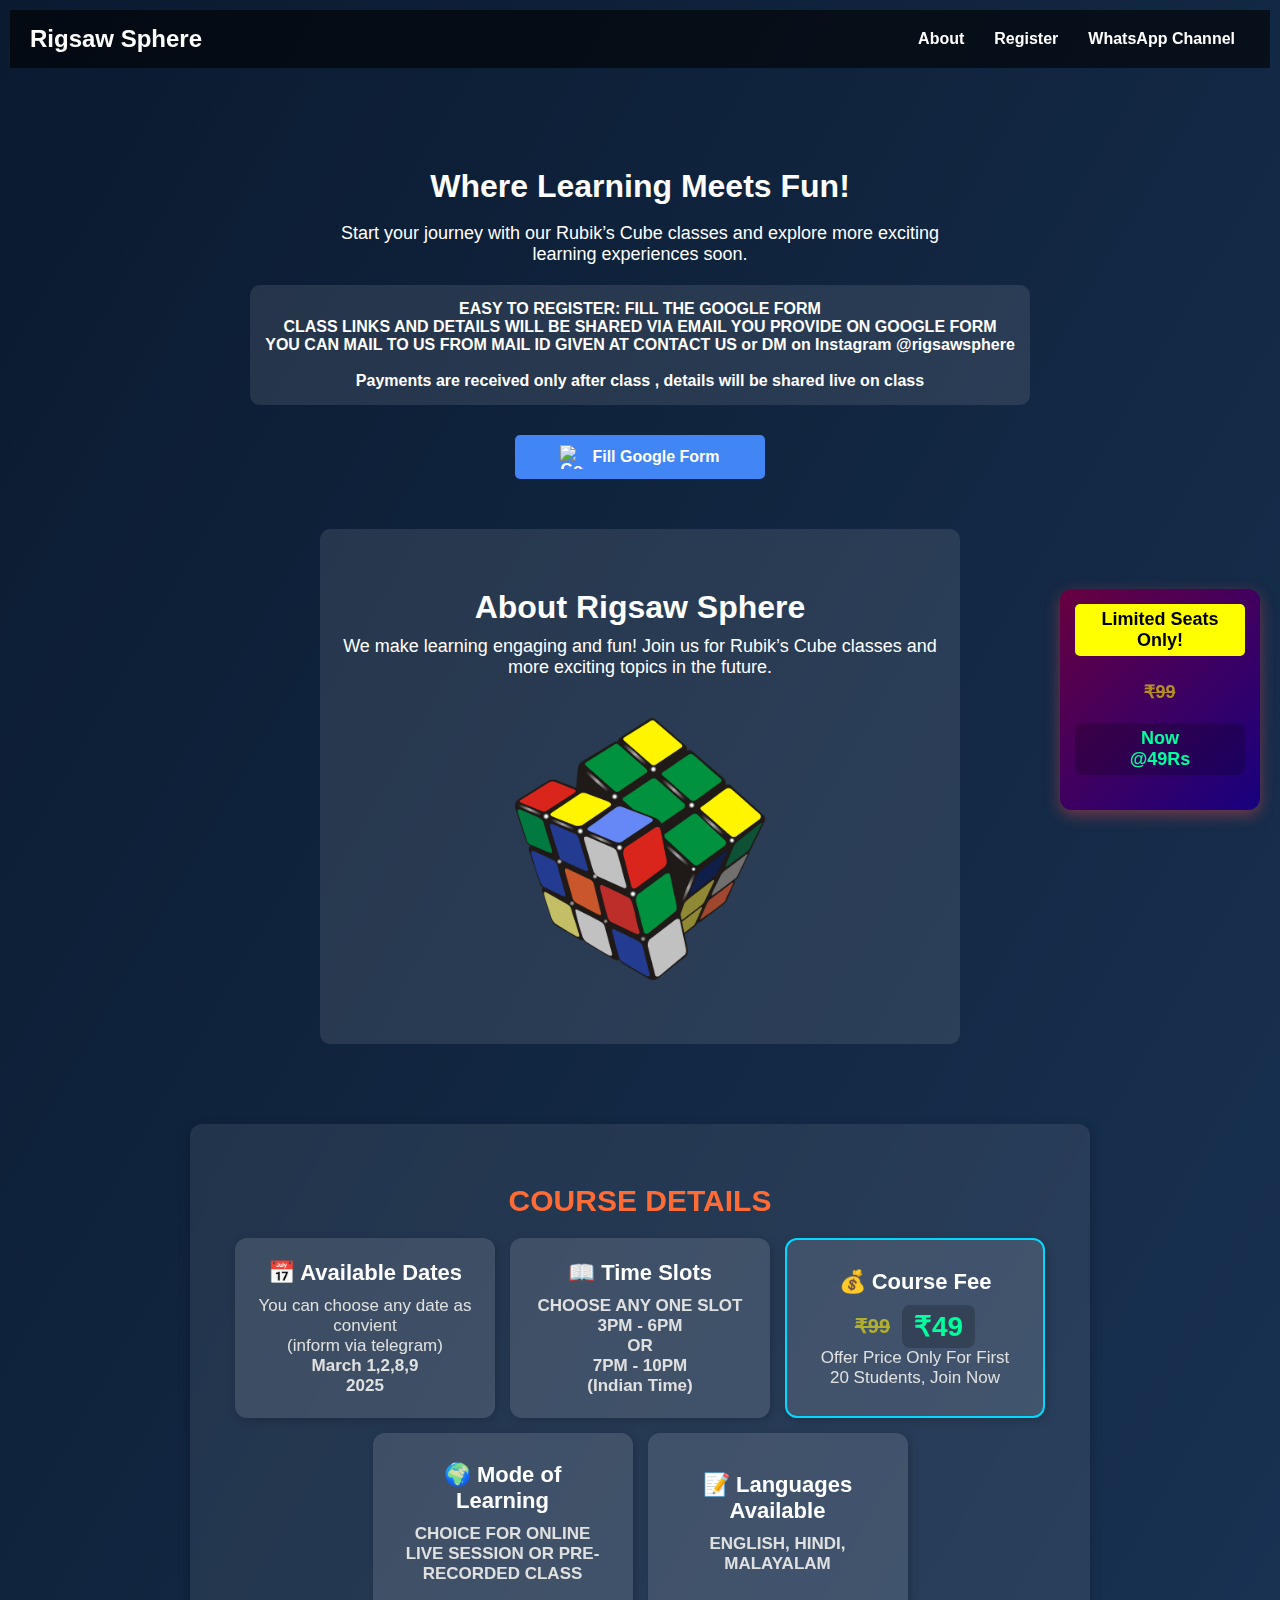
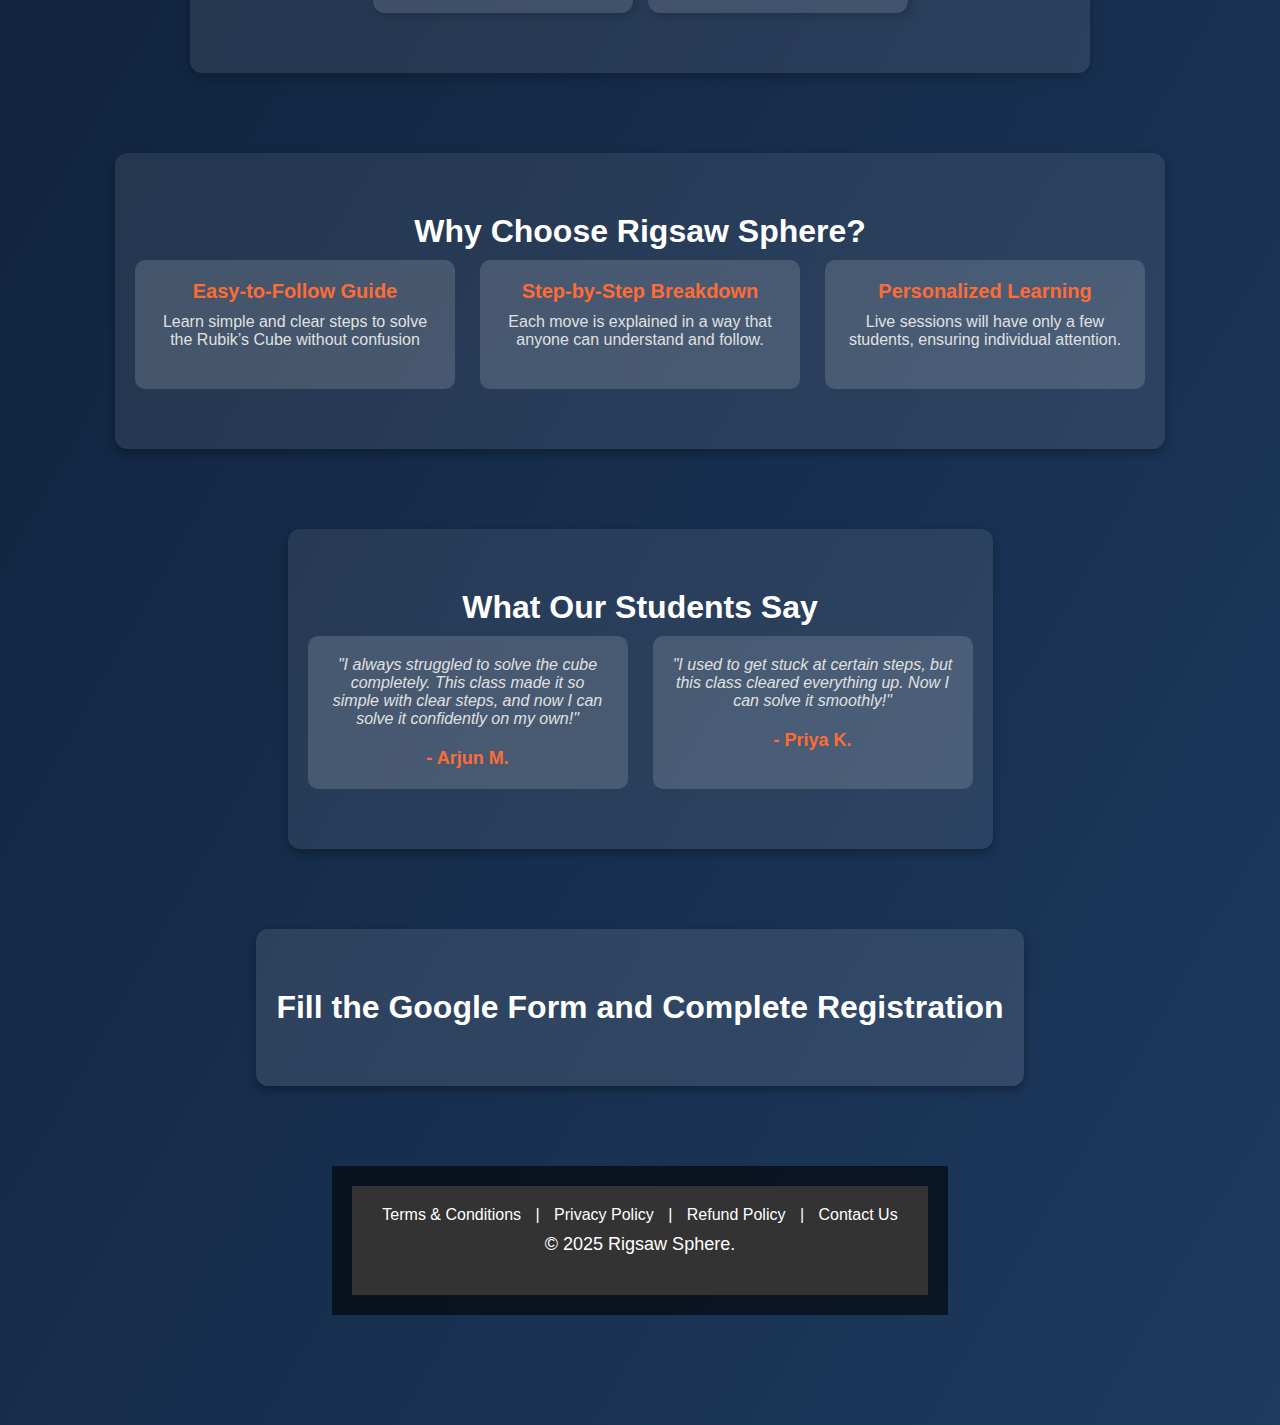
==== commit 83210eca: "Update index.html" ====
--- a/index.html
+++ b/index.html
@@ -125,7 +125,7 @@
 
     <!-- Registration Section -->
     <section id="register">
-      
+      <h1>Fill the Google Form and Complete Registration </h1>
         </div>
     </section>
 
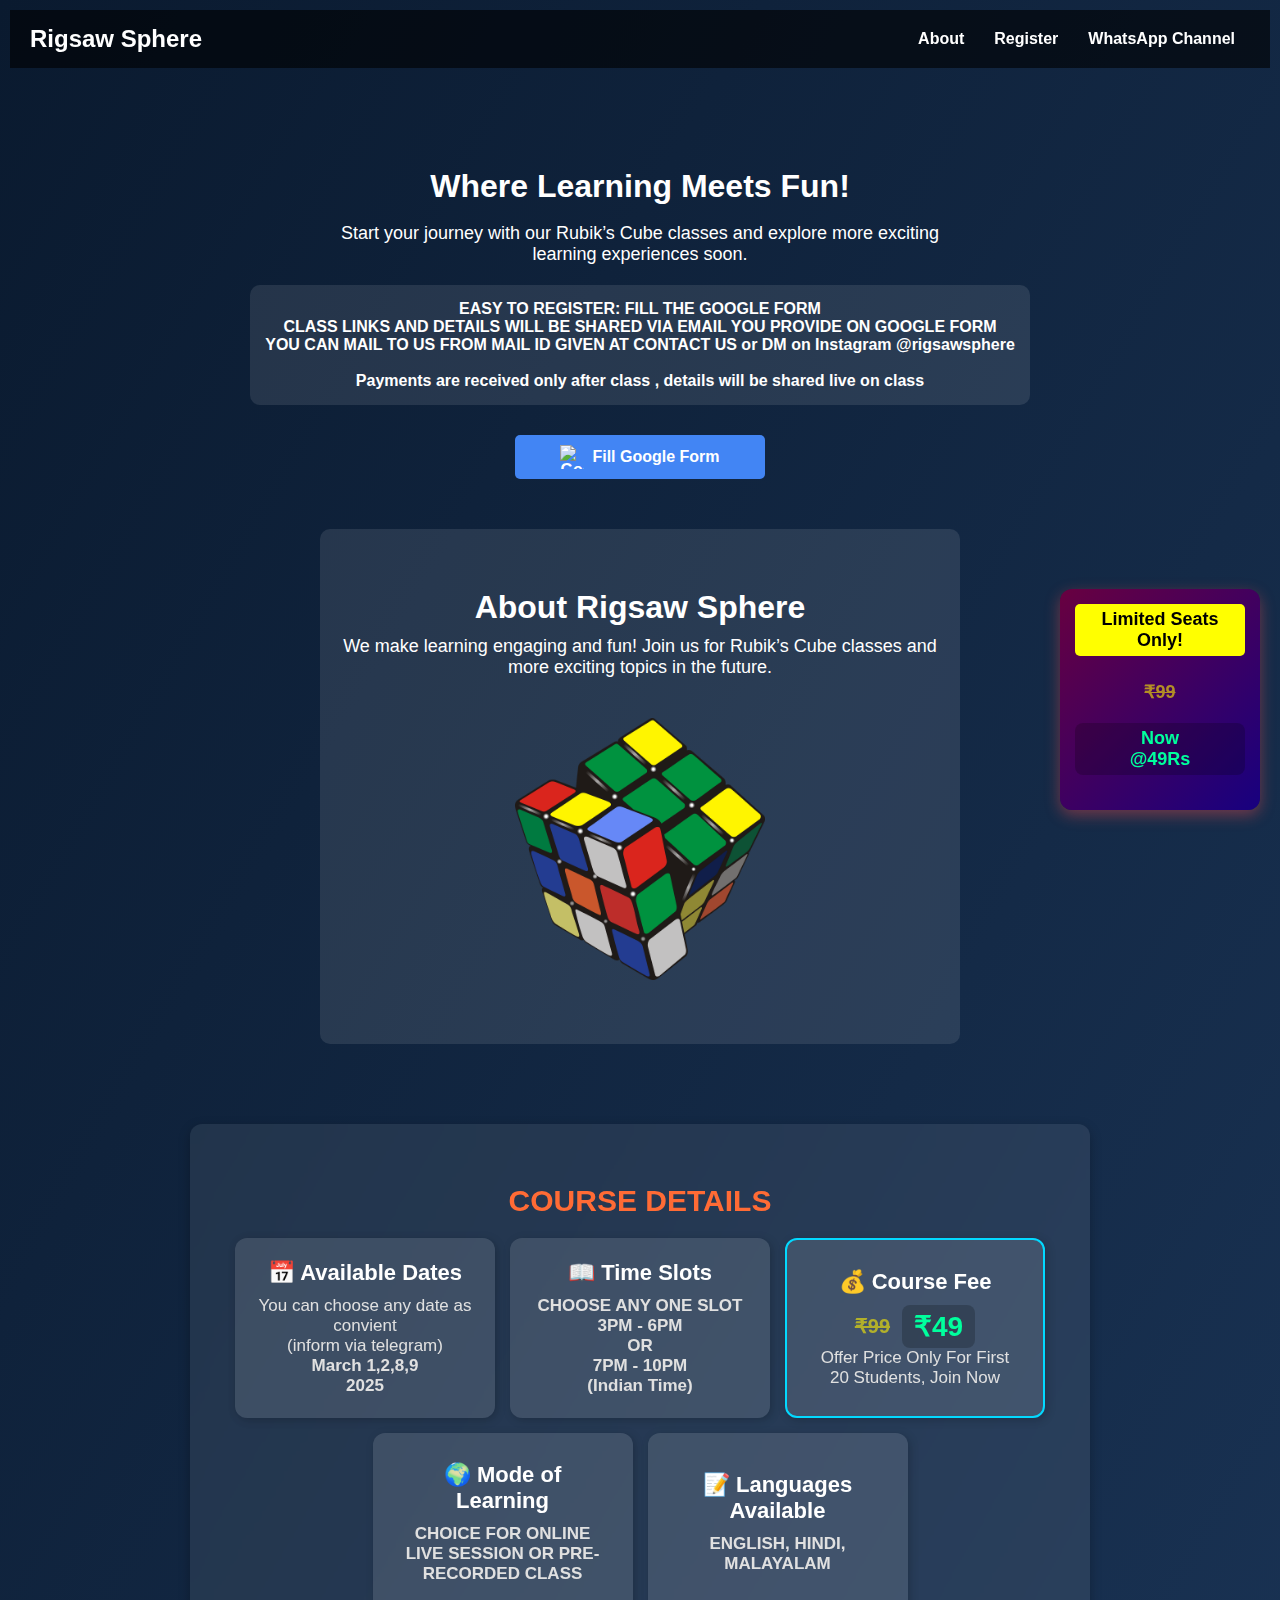
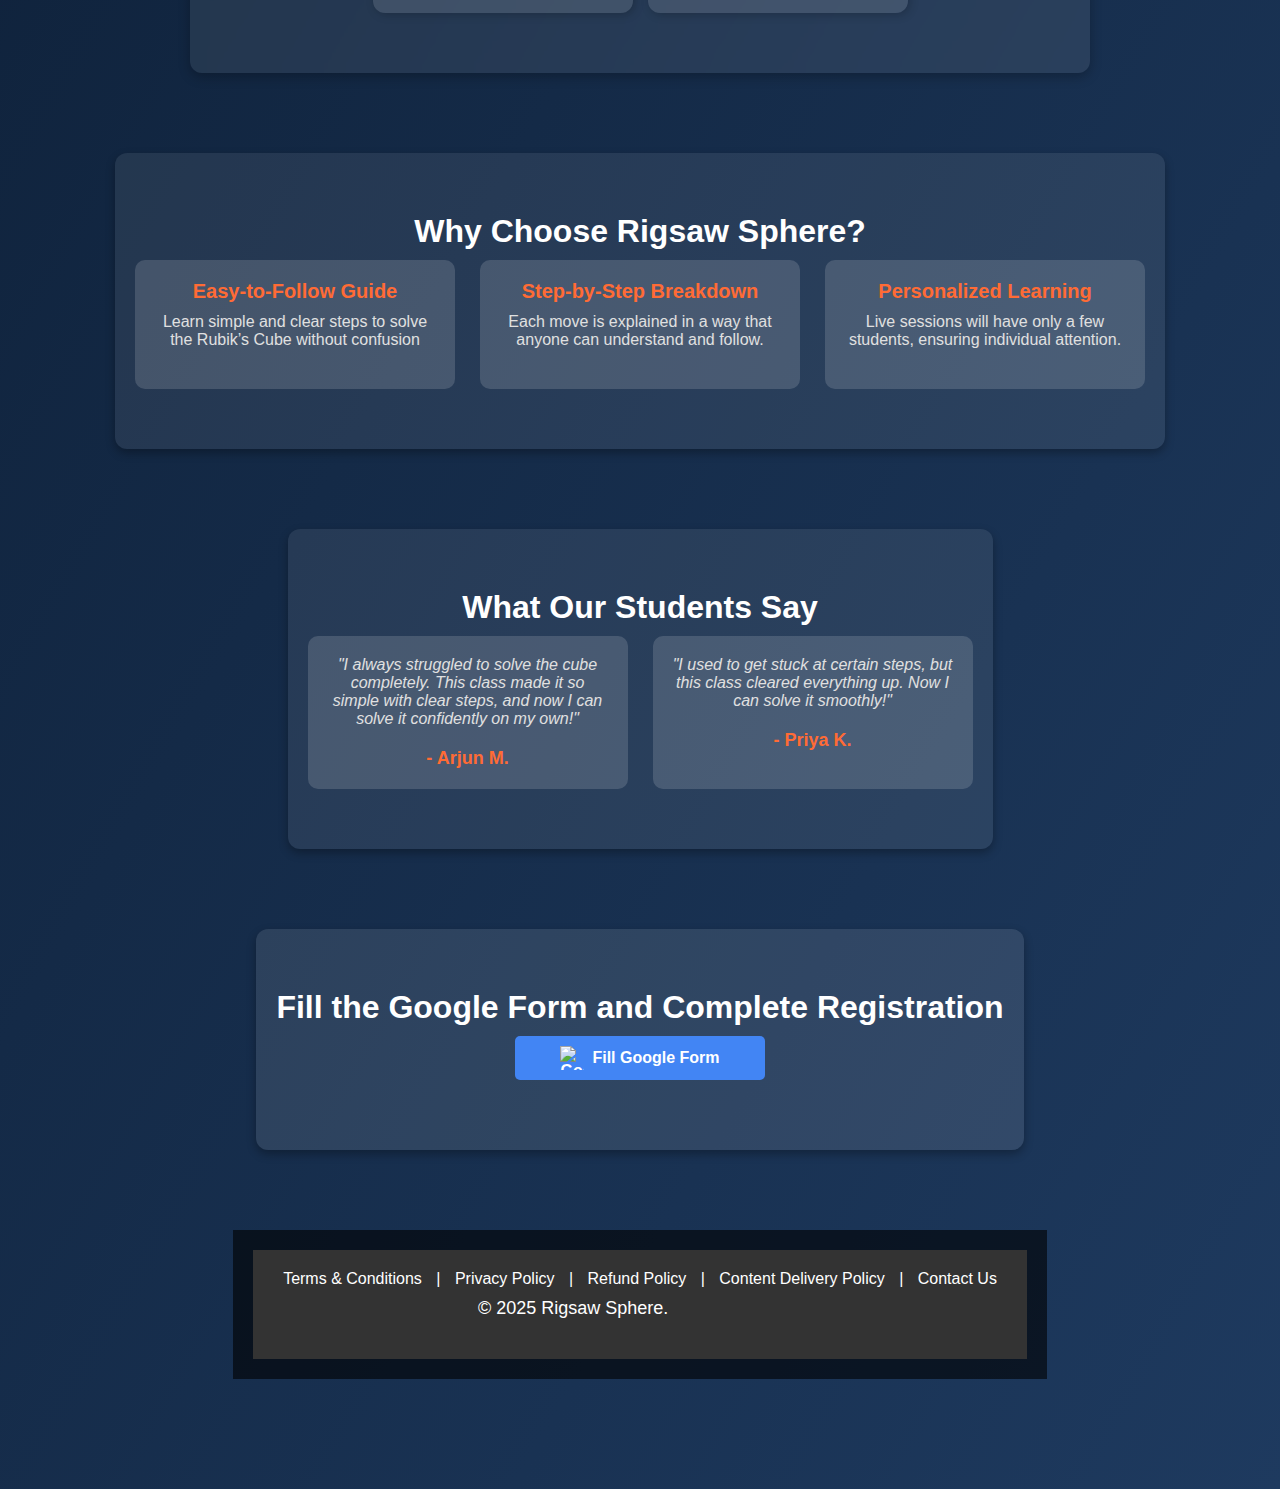
==== commit 39a1f14e: "Update index.html" ====
--- a/index.html
+++ b/index.html
@@ -125,7 +125,12 @@
 
     <!-- Registration Section -->
     <section id="register">
-      <h1>Fill the Google Form and Complete Registration </h1>
+      <h1>Fill the Google Form and Complete Registration </h1> 
+<!-- Google Form Button (Right Below Telegram) -->
+<a href="https://forms.gle/uBvP6Dy7RMiFWpcA8" target="_blank" class="custom-button google-button">
+    <img src="https://mailmeteor.com/logos/assets/PNG/Google_Forms_Logo_512px.png" alt="Google Forms Logo">
+    Fill Google Form
+</a>
         </div>
     </section>
 
@@ -136,7 +141,8 @@
     <div style="text-align: center; padding: 20px; background-color: #333; color: white;">
         <a href="terms.html" style="color: white; margin: 10px; text-decoration: none;">Terms & Conditions</a> |
         <a href="privacy.html" style="color: white; margin: 10px; text-decoration: none;">Privacy Policy</a> |
-        <a href="refund-policy.html" style="color: white; margin: 10px; text-decoration: none;">Refund Policy</a> |
+        <a href="refund-policy.html" style="color: white; margin: 10px; text-decoration: none;">Refund Policy</a> | 
+<a href = "shippingdetails.html" style="color : white ; margin : 10px ; text-decoration : none;"> Content Delivery Policy</a> |
         <a href="contact.html" style="color: white; margin: 10px; text-decoration: none;">Contact Us</a>
         <p style="margin-top: 10px;">© 2025 Rigsaw Sphere.</p>
     </div>
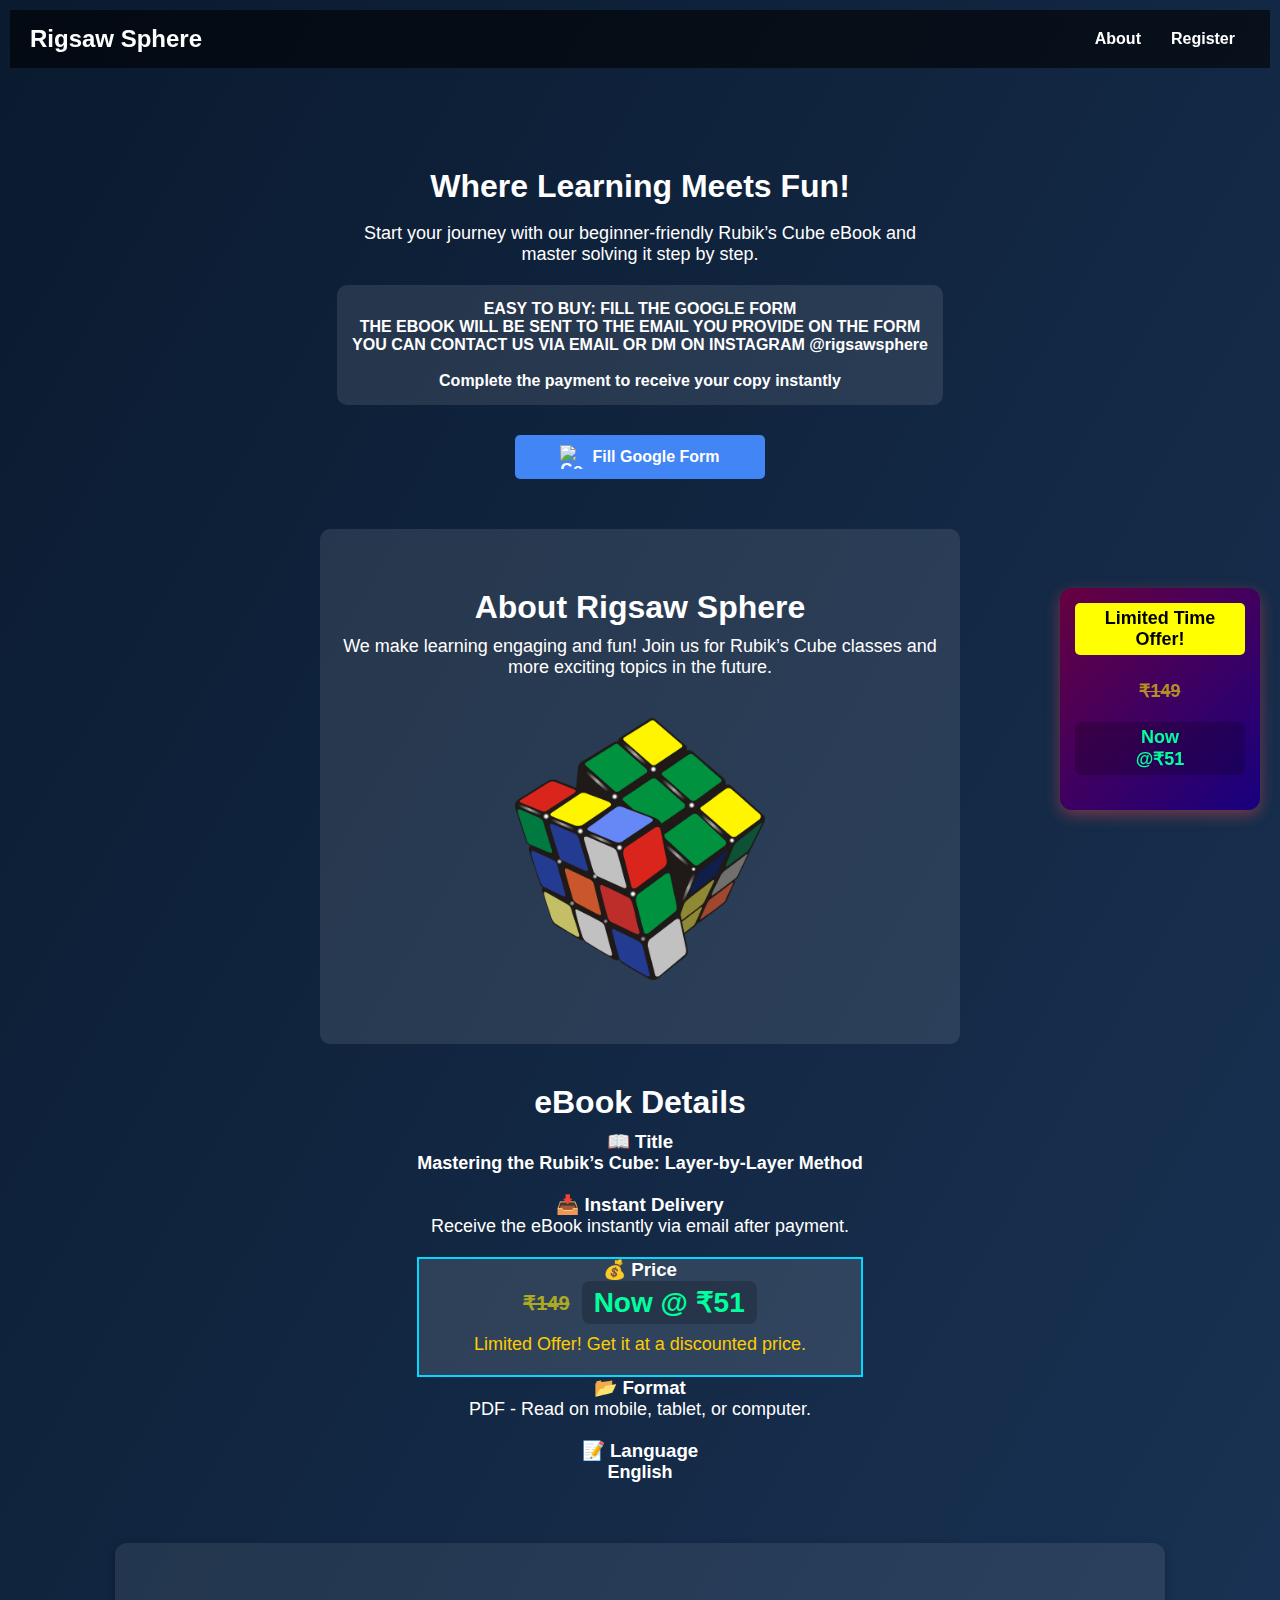
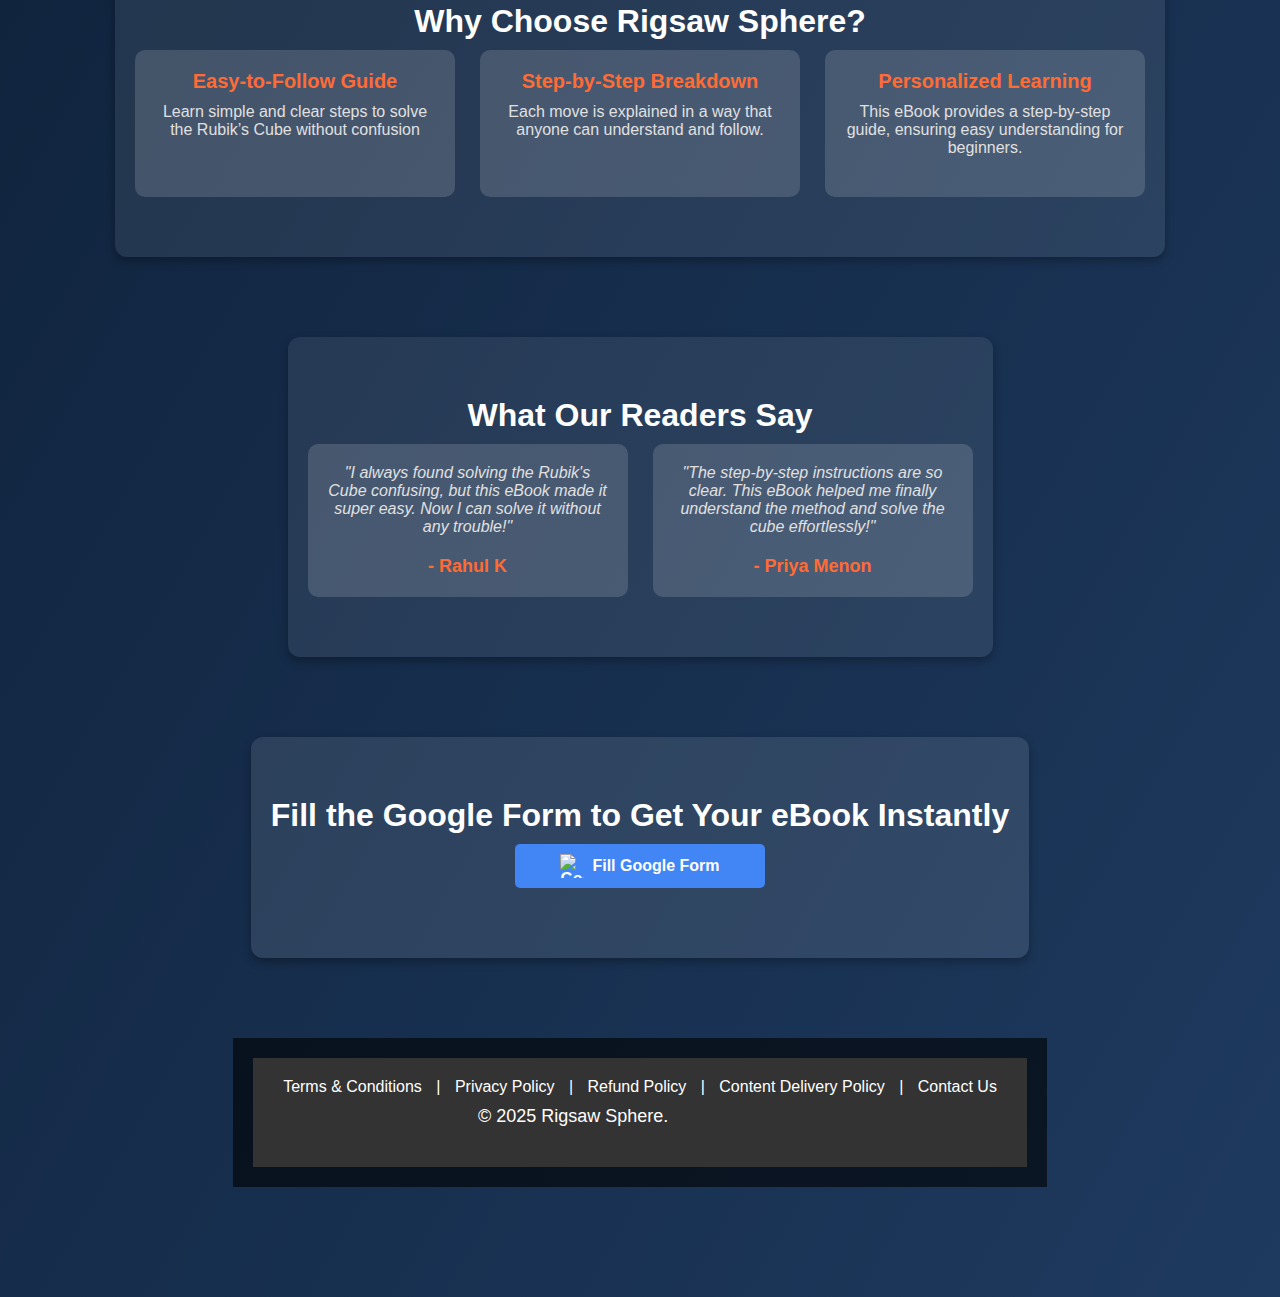
==== commit 25c7cade: "eBook Update index.html" ====
--- a/index.html
+++ b/index.html
@@ -14,7 +14,7 @@
         <ul>
             <li><a href="#about">About</a></li> <!-- Corrected closing tag -->
             <li><a href="#register" class="register-link">Register</a></li>
-            <li><a href="https://whatsapp.com/channel/0029Vb29efz3gvWU5hLsu21z">WhatsApp Channel</a></li>
+            
         </ul>
     </nav>
 </header>
@@ -24,28 +24,28 @@
         <h1>Where Learning Meets Fun!</h1>
         <br>
         
-        <p>Start your journey with our Rubik’s Cube classes and explore more exciting learning experiences soon.</p>
+        <p>Start your journey with our beginner-friendly Rubik’s Cube eBook and master solving it step by step.</p>
   
-        <div class="important-text">
-    EASY TO REGISTER: FILL THE GOOGLE FORM <br>
-    CLASS LINKS AND DETAILS WILL BE SHARED VIA EMAIL YOU PROVIDE ON GOOGLE FORM <br>
-    YOU CAN MAIL TO US FROM MAIL ID GIVEN AT CONTACT US or DM on Instagram @rigsawsphere <br>
-  <br><strong>Payments are received only after class , details will be shared live on class </strong>
+         <div class="important-text">  
+    EASY TO BUY: FILL THE GOOGLE FORM <br>  
+    THE EBOOK WILL BE SENT TO THE EMAIL YOU PROVIDE ON THE FORM <br>  
+    YOU CAN CONTACT US VIA EMAIL OR DM ON INSTAGRAM @rigsawsphere <br>  
+  <br><strong>Complete the payment to receive your copy instantly</strong>  
 </div>
 
 <!-- Telegram Button -->
 
 
 <!-- Google Form Button (Right Below Telegram) -->
-<a href="https://forms.gle/uBvP6Dy7RMiFWpcA8" target="_blank" class="custom-button google-button">
+<a href="https://forms.gle/zuHPvdijv52XtkQU8" target="_blank" class="custom-button google-button">
     <img src="https://mailmeteor.com/logos/assets/PNG/Google_Forms_Logo_512px.png" alt="Google Forms Logo">
     Fill Google Form
 </a>
 
-<div class="sticky-price-box">
-    <p class="limited-text"> Limited Seats Only! </p>
-    <p class="old-price">₹99</p>
-    <p class="new-price">Now <br> @49Rs</p>
+<div class="sticky-price-box">  
+    <p class="limited-text"> Limited Time Offer! </p>  
+    <p class="old-price">₹149</p>  
+    <p class="new-price">Now <br> @₹51</p>  
 </div>
 
 
@@ -57,35 +57,34 @@
         <img src="rubiks-cube.jpg" alt="Rubik's Cube">
     </section>
 
-<!-- Course Details Section -->
-<section id="course-details">
-  <h2>Course Details</h2>
-  <div class="course-container">
-    <div class="course-box">
-      <h3>📅 Available Dates</h3>
-      <p>You can choose any date as convient<br>(inform via telegram)<br> <strong>March 1,2,8,9<br> 2025</strong></p>
-    </div>
-    <div class="course-box">
-      <h3>📖 Time Slots</h3>
-      <p><strong>CHOOSE ANY ONE SLOT <br> 3PM - 6PM <br> OR <br> 7PM - 10PM <br>(Indian Time)</strong></p>
-    </div>
-    <div class="course-box price-box">
-      <h3>💰 Course Fee</h3>
-      <div class="price-container">
-        <span class="old-price">₹99</span>
-        <span class="new-price">₹49</span>
-      </div>
-      <p class="offer-text">Offer Price Only For First 20 Students, Join Now</p>
-    </div>
-    <div class="course-box">
-      <h3>🌍 Mode of Learning</h3>
-      <p><strong>CHOICE FOR ONLINE LIVE SESSION OR PRE-RECORDED CLASS</strong></p>
-    </div>
-    <div class="course-box">
-      <h3>📝 Languages Available</h3>
-      <p><strong>ENGLISH, HINDI, MALAYALAM</strong></p>
-    </div>
-  </div>
+<section id="ebook-details">
+  <h2>eBook Details</h2>
+  <div class="ebook-container">
+    <div class="ebook-box">
+      <h3>📖 Title</h3>
+      <p><strong>Mastering the Rubik’s Cube: Layer-by-Layer Method</strong></p>
+    </div>
+    <div class="ebook-box">
+      <h3>📥 Instant Delivery</h3>
+      <p>Receive the eBook instantly via email after payment.</p>
+    </div>
+    <div class="ebook-box price-box">
+      <h3>💰 Price</h3>
+      <div class="price-container">
+        <span class="old-price">₹149</span>
+        <span class="new-price">Now @ ₹51</span>
+      </div>
+      <p class="offer-text">Limited Offer! Get it at a discounted price.</p>
+    </div>
+    <div class="ebook-box">
+      <h3>📂 Format</h3>
+      <p>PDF - Read on mobile, tablet, or computer.</p>
+    </div>
+    <div class="ebook-box">
+      <h3>📝 Language</h3>
+      <p><strong>English</strong></p>
+    </div>
+  </div>
 </section>
 
   
@@ -103,31 +102,31 @@
             </div>
             <div class="feature">
                 <h3>Personalized Learning</h3>
-                <p>Live sessions will have only a few students, ensuring individual attention.</p>
+              <p>This eBook provides a step-by-step guide, ensuring easy understanding for beginners.</p>
             </div>
         </div>
     </section>
 
-    <!-- Student Reviews Section -->
-    <section id="reviews">
-        <h2>What Our Students Say</h2>
-        <div class="reviews-container">
-            <div class="review">
-                <p>"I always struggled to solve the cube completely. This class made it so simple with clear steps, and now I can solve it confidently on my own!"</p>
-                <h4>- Arjun M.</h4>
-            </div>
-            <div class="review">
-                <p>"I used to get stuck at certain steps, but this class cleared everything up. Now I can solve it smoothly!"</p>
-                <h4>- Priya K.</h4>
-            </div>
-        </div>
-    </section>
+   <!-- Customer Reviews Section -->  
+<section id="reviews">  
+    <h2>What Our Readers Say</h2>  
+    <div class="reviews-container">  
+        <div class="review">  
+            <p>"I always found solving the Rubik's Cube confusing, but this eBook made it super easy. Now I can solve it without any trouble!"</p>  
+            <h4>- Rahul K</h4>  
+        </div>  
+        <div class="review">  
+            <p>"The step-by-step instructions are so clear. This eBook helped me finally understand the method and solve the cube effortlessly!"</p>  
+            <h4>- Priya Menon</h4>  
+        </div>  
+    </div>  
+</section>
 
     <!-- Registration Section -->
     <section id="register">
-      <h1>Fill the Google Form and Complete Registration </h1> 
+   <h1>Fill the Google Form to Get Your eBook Instantly</h1>
 <!-- Google Form Button (Right Below Telegram) -->
-<a href="https://forms.gle/uBvP6Dy7RMiFWpcA8" target="_blank" class="custom-button google-button">
+<a href="https://forms.gle/zuHPvdijv52XtkQU8" target="_blank" class="custom-button google-button">
     <img src="https://mailmeteor.com/logos/assets/PNG/Google_Forms_Logo_512px.png" alt="Google Forms Logo">
     Fill Google Form
 </a>
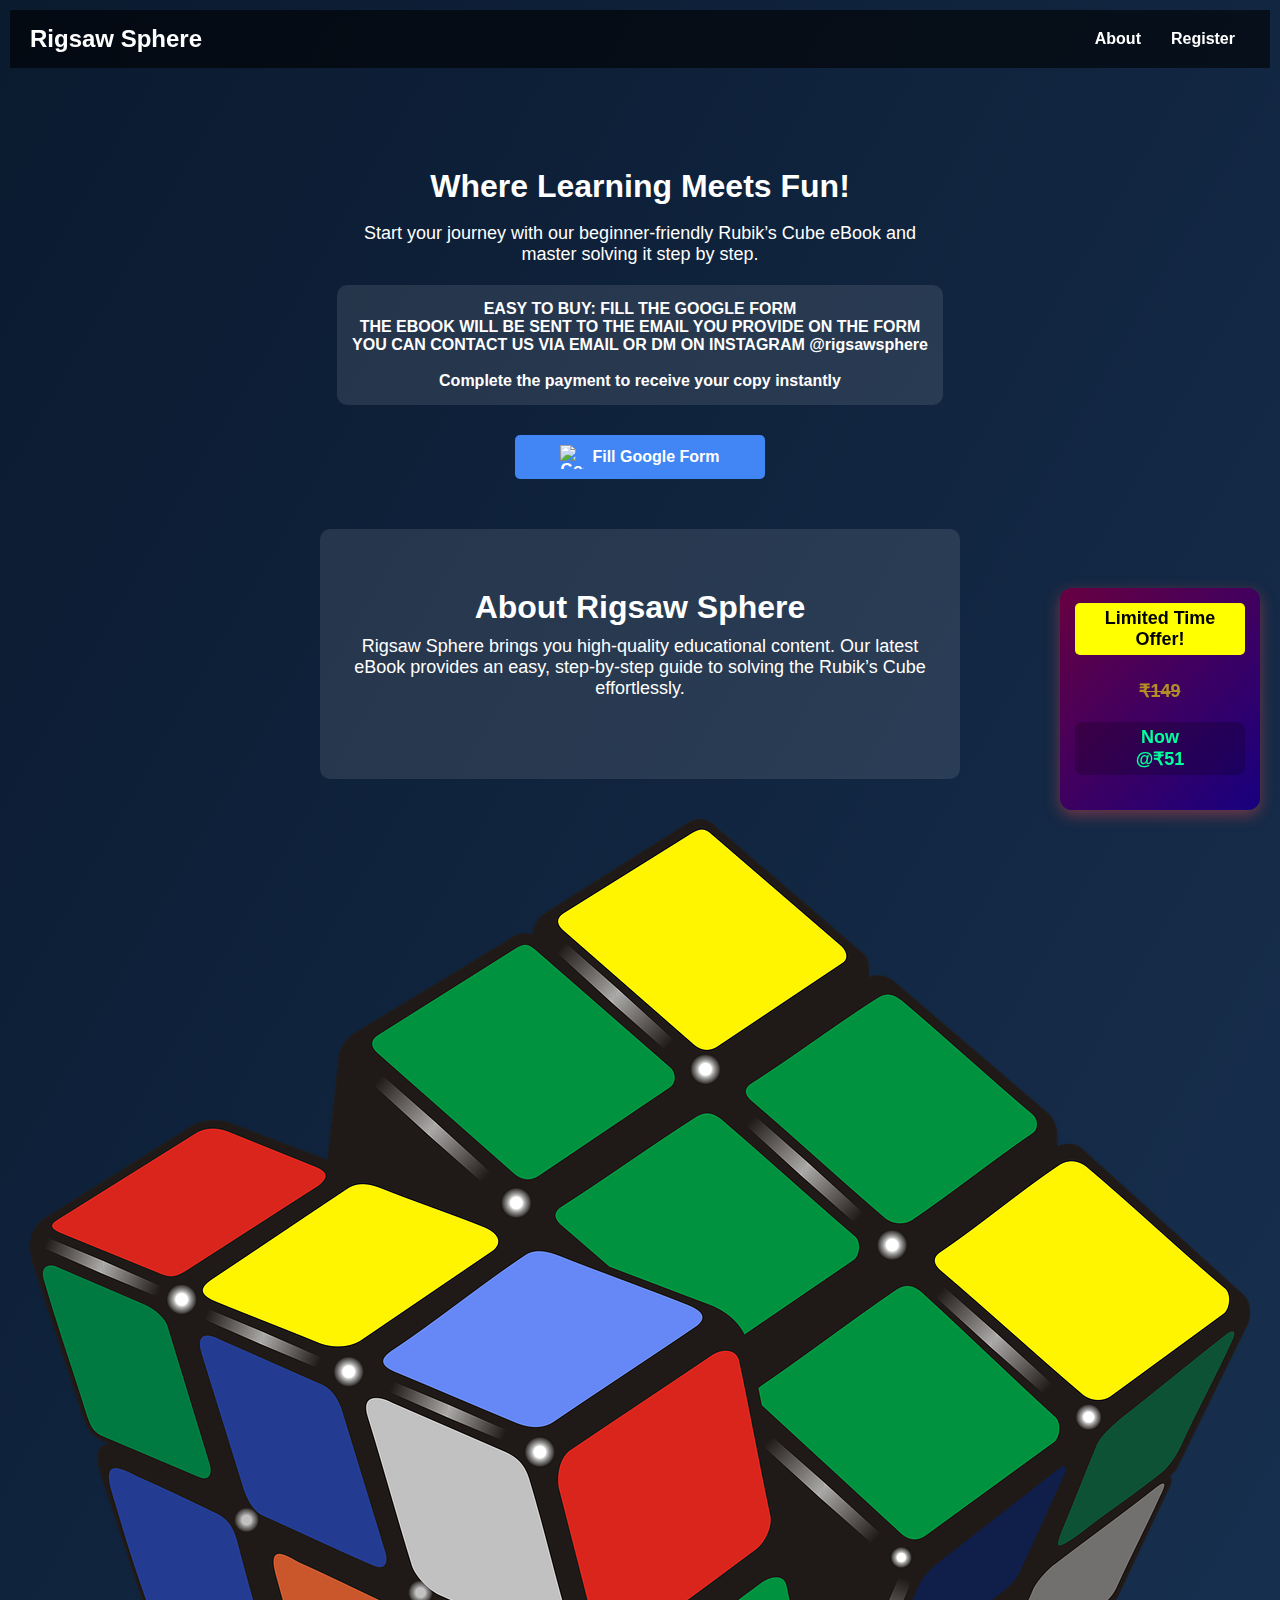
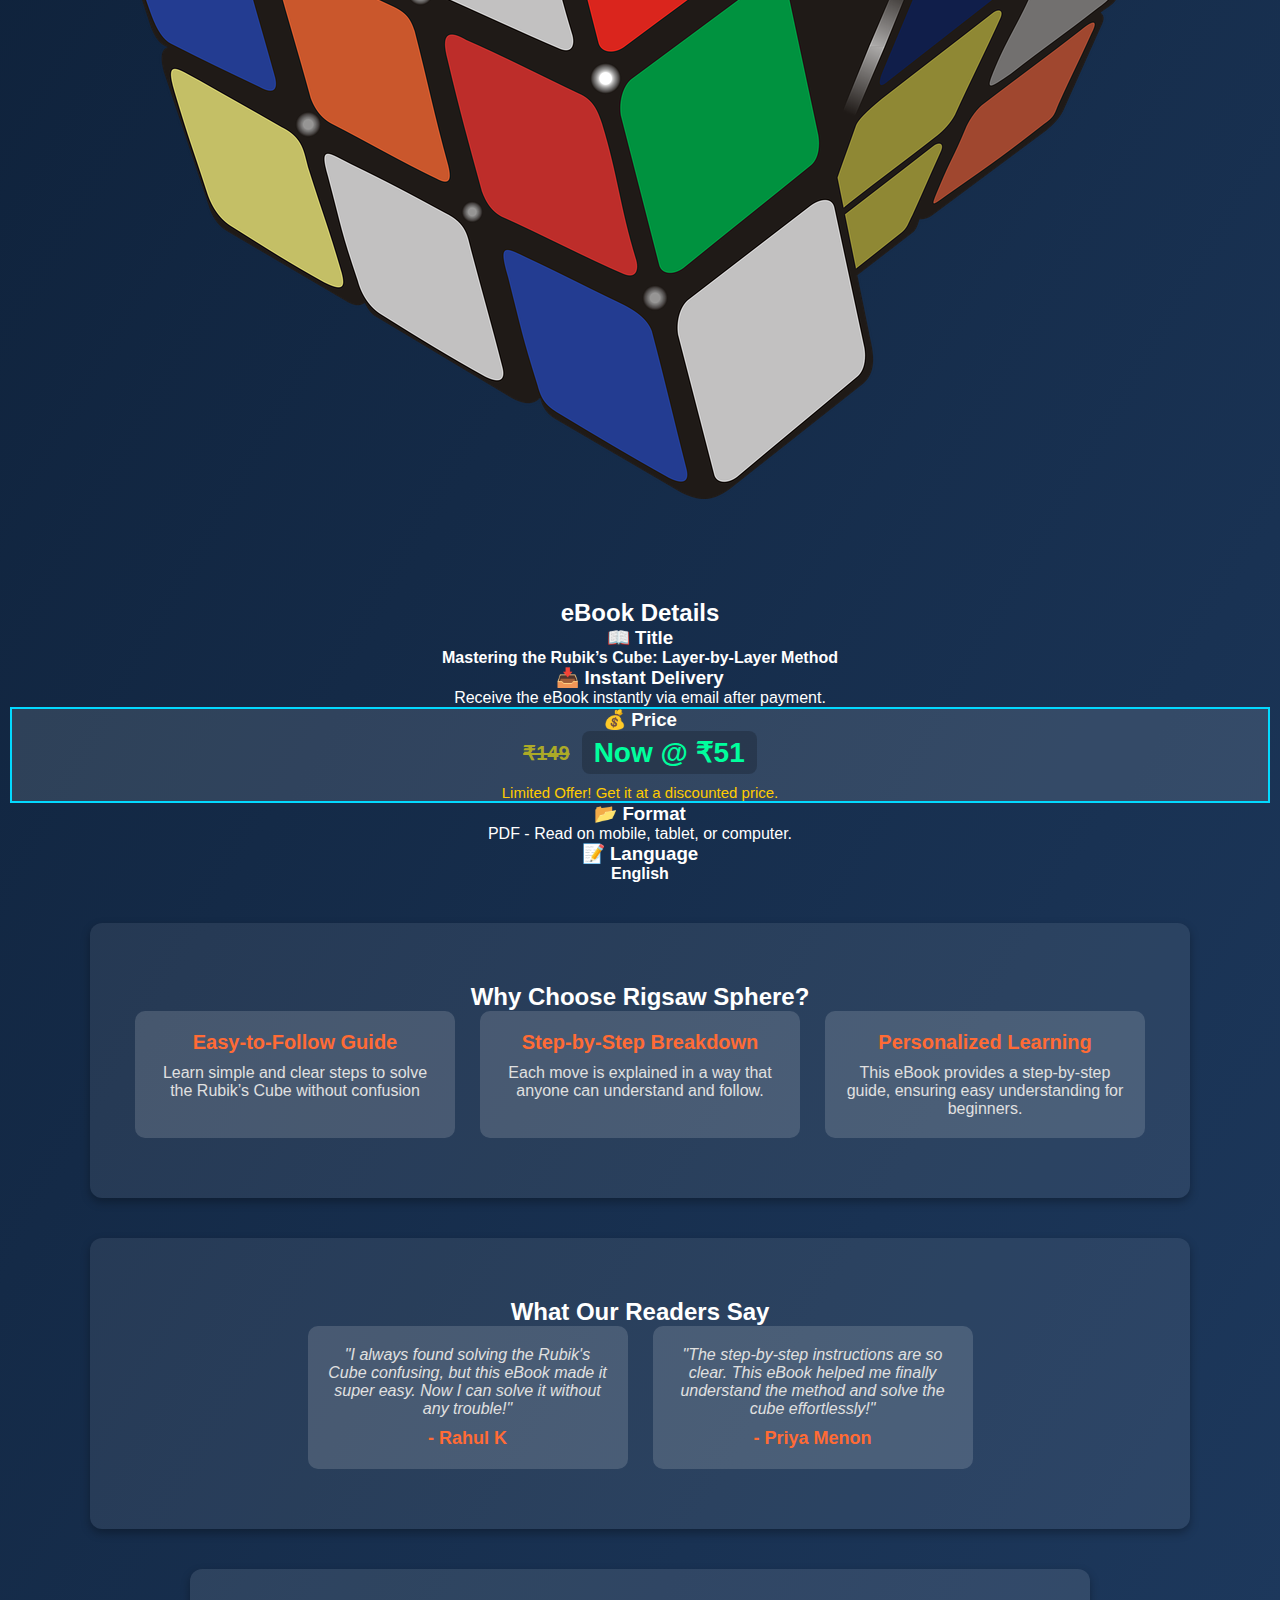
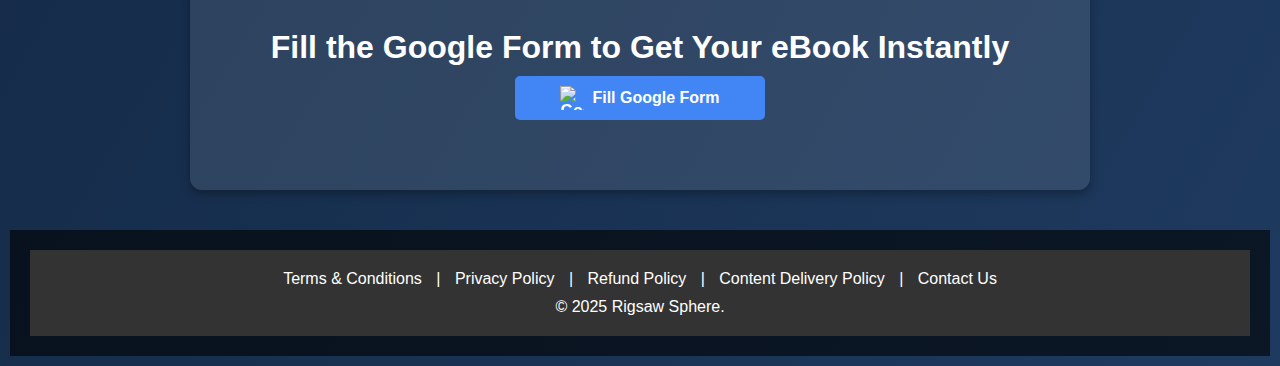
==== commit bbfe913a: "eBook 2Update index.html" ====
--- a/index.html
+++ b/index.html
@@ -51,9 +51,10 @@
 
     
 
-    <section id="about">
-        <h2>About Rigsaw Sphere</h2>
-        <p>We make learning engaging and fun! Join us for Rubik’s Cube classes and more exciting topics in the future.</p>
+   <section id="about">
+    <h2>About Rigsaw Sphere</h2>
+    <p>Rigsaw Sphere brings you high-quality educational content. Our latest eBook provides an easy, step-by-step guide to solving the Rubik’s Cube effortlessly.</p>
+</section>
         <img src="rubiks-cube.jpg" alt="Rubik's Cube">
     </section>
 
